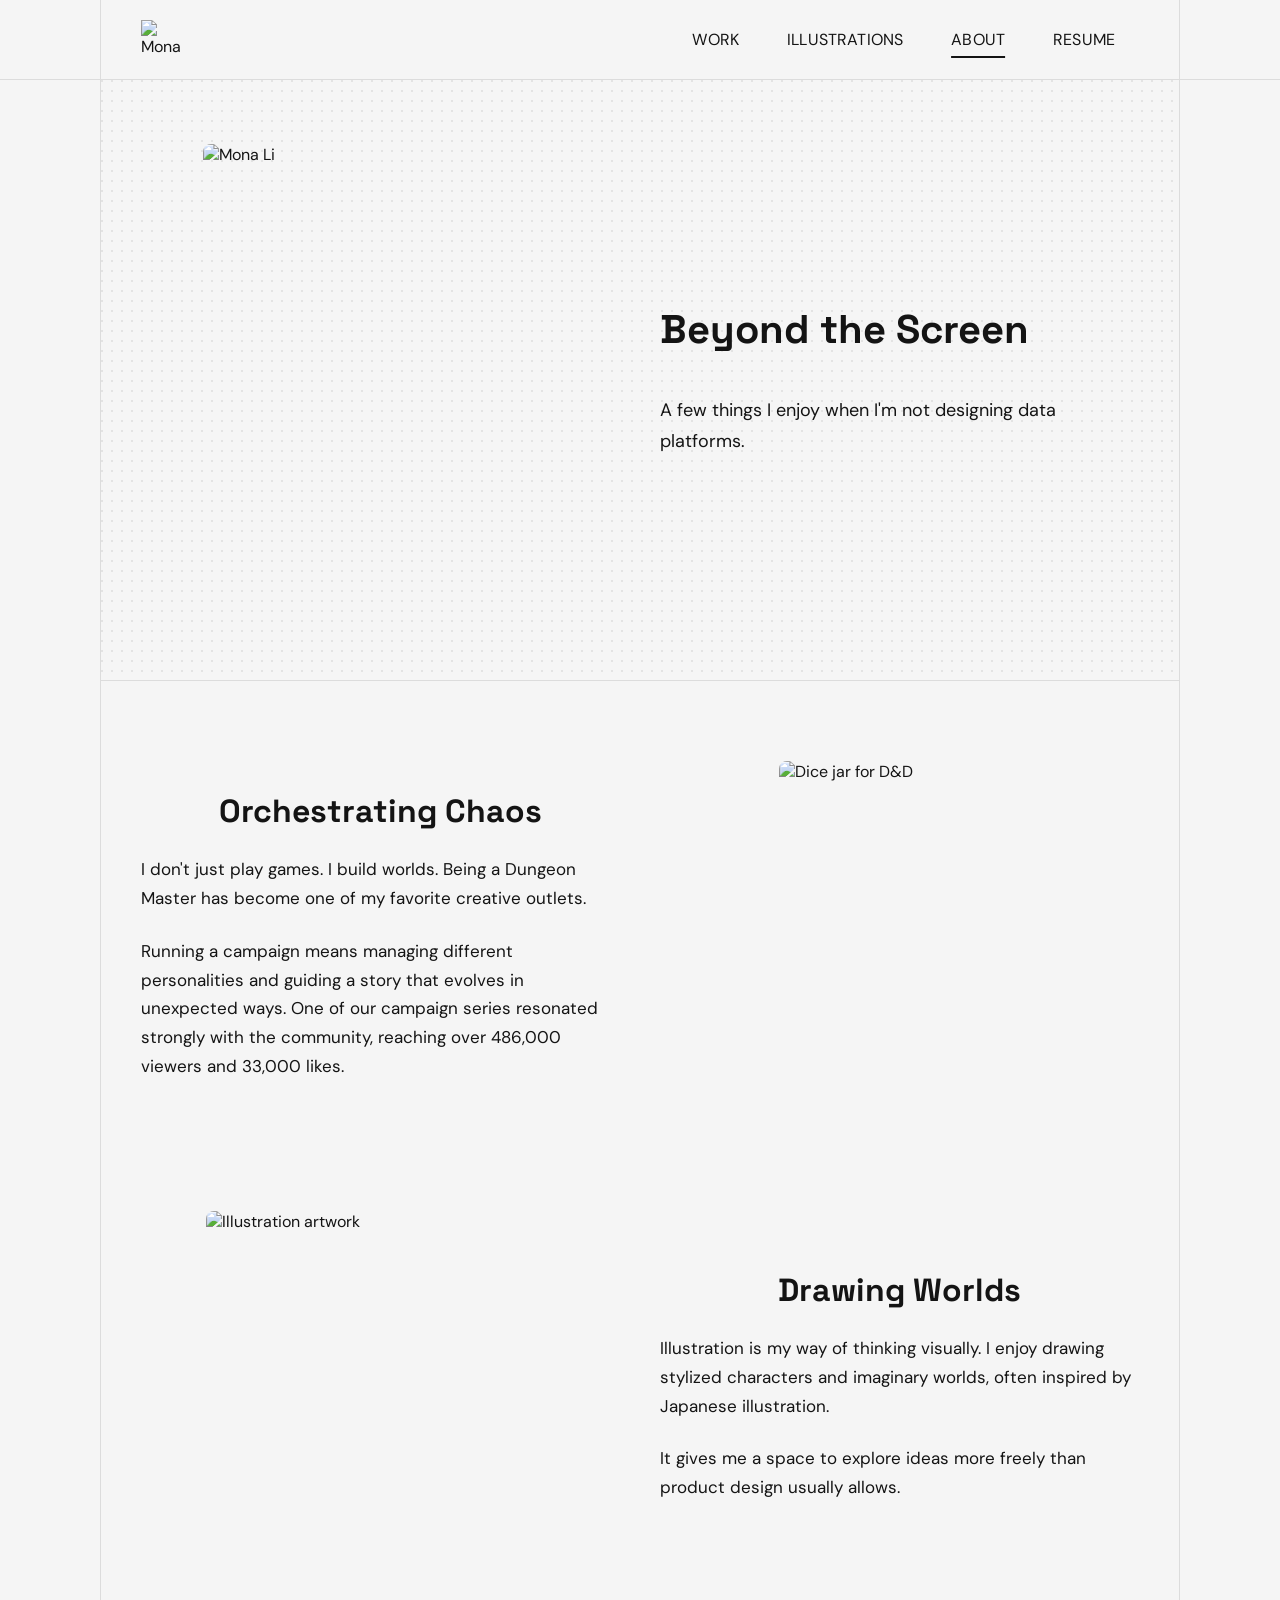
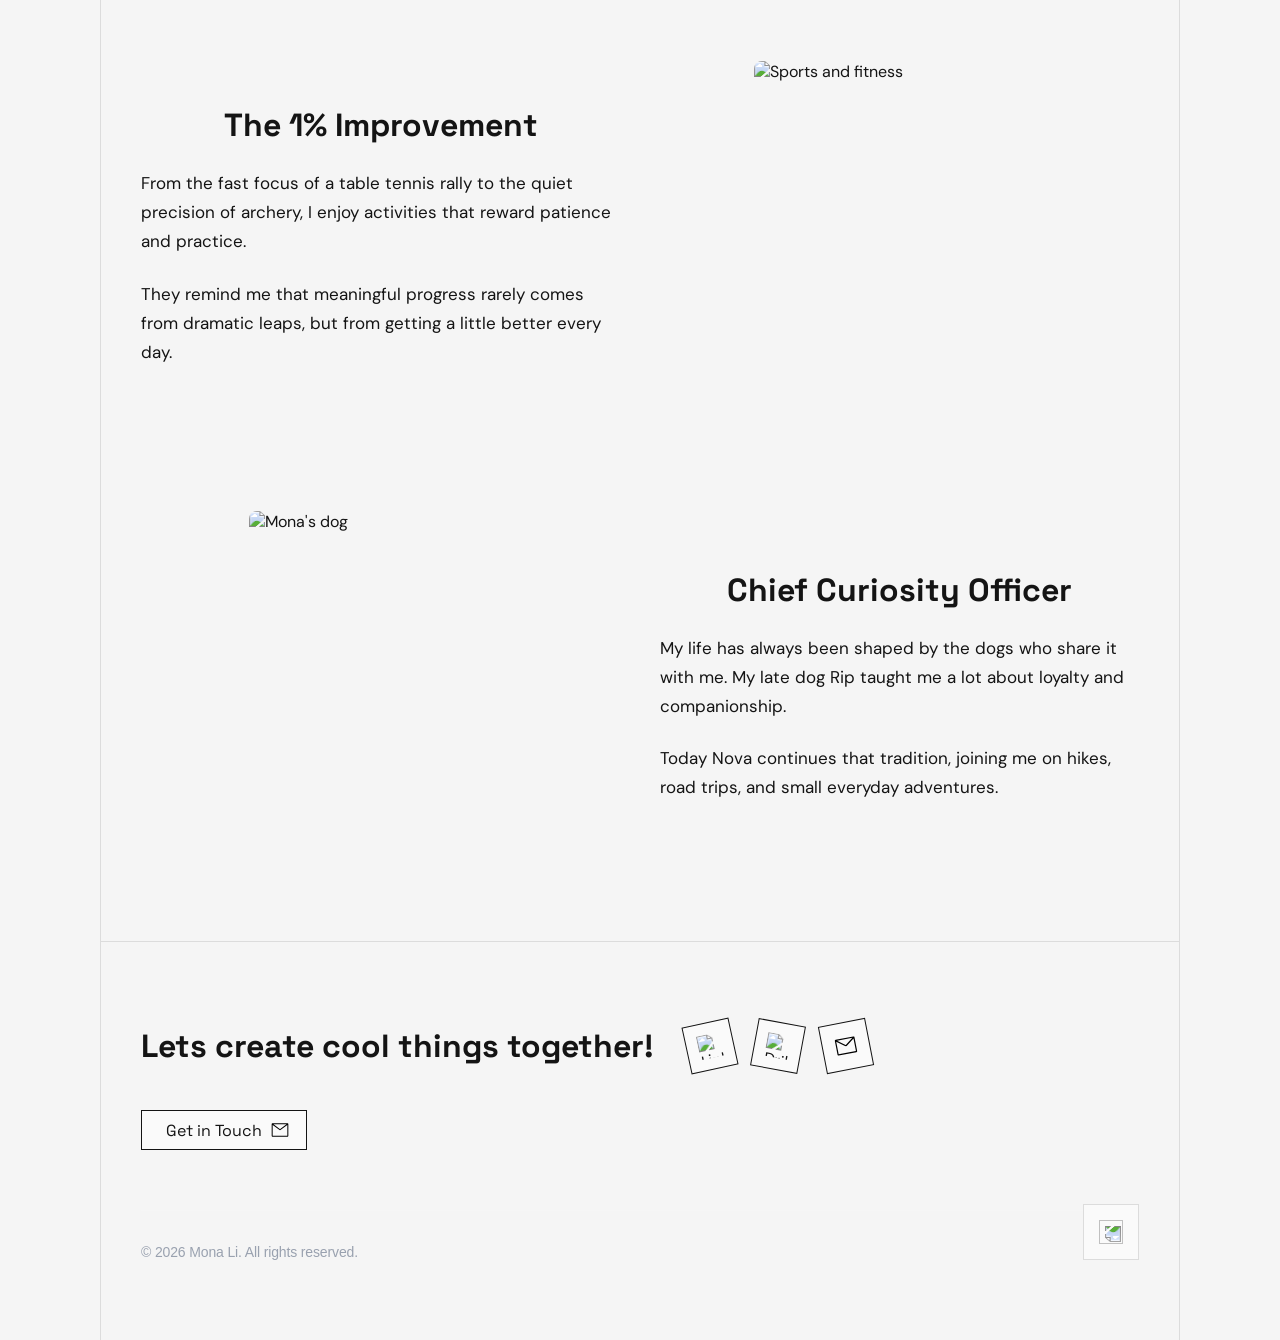
==== about.html @ a7503590 "Add micro animations and spacing updates" ====
<!DOCTYPE html>
<html lang="en">
<head>
  <meta charset="UTF-8" />
  <meta name="viewport" content="width=device-width, initial-scale=1.0" />
  <title>About — Mona Li</title>
  <link rel="stylesheet" href="styles.css" />
</head>
<body>

  <!-- HEADER -->
  <header class="site-header" id="site-header">
    <div class="header-inner">
      <a href="index.html" class="logo" aria-label="Mona Li — Home">
        <img src="https://www.figma.com/api/mcp/asset/947082ce-adf1-4e95-b11e-48ca7e4f228c" alt="Mona Li" />
      </a>
      <nav class="site-nav" id="site-nav" aria-label="Primary navigation">
        <a href="index.html#my-work" class="nav-item">Work</a>
        <a href="illustrations.html" class="nav-item">Illustrations</a>
        <a href="about.html" class="nav-item active">About</a>
        <a href="https://drive.google.com/file/d/1YNQhh2xnSgkyug2_c4YylM4-ImQKDAJK/view?usp=sharing" target="_blank" class="nav-item">Resume</a>
      </nav>
      <button class="nav-hamburger" id="nav-hamburger" aria-label="Toggle navigation" aria-expanded="false">
        <span></span><span></span><span></span>
      </button>
    </div>
  </header>

  <!-- ABOUT HERO -->
  <section class="about-hero">
    <div class="about-hero-inner">
      <div class="about-hero-photo">
        <img src="https://www.figma.com/api/mcp/asset/2892996d-6325-4696-8d74-560824ca5375" alt="Mona Li" />
      </div>
      <div class="about-hero-text">
        <h1>Beyond the Screen</h1>
        <p>A few things I enjoy when I'm not designing data platforms.</p>
      </div>
    </div>
  </section>

  <!-- ABOUT CONTENT ROWS -->
  <div class="about-content">

    <!-- Row 1: Orchestrating Chaos -->
    <div class="about-row">
      <div class="about-row-text">
        <h2>Orchestrating Chaos</h2>
        <p>I don't just play games. I build worlds. Being a Dungeon Master has become one of my favorite creative outlets.</p>
        <p>Running a campaign means managing different personalities and guiding a story that evolves in unexpected ways. One of our campaign series resonated strongly with the community, reaching over 486,000 viewers and 33,000 likes.</p>
      </div>
      <div class="about-row-image">
        <img src="https://www.figma.com/api/mcp/asset/3d4f0dae-1386-4422-8f90-01130d33fb27" alt="Dice jar for D&amp;D" style="width:241px;height:350px;" />
      </div>
    </div>

    <!-- Row 2: Drawing Worlds -->
    <div class="about-row reverse">
      <div class="about-row-text">
        <h2>Drawing Worlds</h2>
        <p>Illustration is my way of thinking visually. I enjoy drawing stylized characters and imaginary worlds, often inspired by Japanese illustration.</p>
        <p>It gives me a space to explore ideas more freely than product design usually allows.</p>
      </div>
      <div class="about-row-image">
        <img src="https://www.figma.com/api/mcp/asset/04ecbcf9-1069-4530-a569-fe41f6ba3447" alt="Illustration artwork" style="width:350px;height:350px;" />
      </div>
    </div>

    <!-- Row 3: The 1% Improvement -->
    <div class="about-row">
      <div class="about-row-text">
        <h2>The 1% Improvement</h2>
        <p>From the fast focus of a table tennis rally to the quiet precision of archery, I enjoy activities that reward patience and practice.</p>
        <p>They remind me that meaningful progress rarely comes from dramatic leaps, but from getting a little better every day.</p>
      </div>
      <div class="about-row-image">
        <img src="https://www.figma.com/api/mcp/asset/50ae5f0d-5d56-40c8-9968-8ff11f0f9b61" alt="Sports and fitness" style="width:292px;height:350px;" />
      </div>
    </div>

    <!-- Row 4: Chief Curiosity Officer -->
    <div class="about-row reverse">
      <div class="about-row-text">
        <h2>Chief Curiosity Officer</h2>
        <p>My life has always been shaped by the dogs who share it with me. My late dog Rip taught me a lot about loyalty and companionship.</p>
        <p>Today Nova continues that tradition, joining me on hikes, road trips, and small everyday adventures.</p>
      </div>
      <div class="about-row-image">
        <img src="https://www.figma.com/api/mcp/asset/a5fe1cc2-2437-47f2-b926-f089de8b5ba9" alt="Mona's dog" style="width:263px;height:350px;" />
      </div>
    </div>

  </div>

  <!-- FOOTER -->
  <footer class="site-footer">
    <div class="footer-inner">
      <div class="footer-top">
        <div class="footer-heading-row">
          <h2 class="footer-heading">Lets create cool things together!</h2>
          <div class="footer-socials">
            <a href="https://www.linkedin.com/in/mona-li/?locale=en_US" target="_blank" class="social-btn" aria-label="LinkedIn">
              <img src="https://www.figma.com/api/mcp/asset/41dd54f7-e084-4bb3-bc85-3de86c046390" alt="LinkedIn" />
            </a>
            <a href="https://dribbble.com/mona-li" target="_blank" class="social-btn" aria-label="Dribbble">
              <img src="https://www.figma.com/api/mcp/asset/b7838e08-ab51-4443-86c5-19fd5e877573" alt="Dribbble" />
            </a>
            <a href="mailto:monali14520@gmail.com" class="social-btn" aria-label="Email">
              <img src="email-icon.svg" alt="Email" />
            </a>
          </div>
        </div>
        <div class="footer-cta-row">
          <a href="mailto:monali14520@gmail.com" class="footer-cta">
            Get in Touch
            <img src="email-icon.svg" alt="" style="width:20px;height:20px;" />
          </a>
        </div>
      </div>

      <div class="footer-bottom">
        <p class="footer-copy">© 2026 Mona Li. All rights reserved.</p>
      </div>

      <button class="scroll-up-btn" onclick="window.scrollTo({top:0,behavior:'smooth'})" aria-label="Scroll to top">
        <img src="https://www.figma.com/api/mcp/asset/90374bd0-a481-41d2-a69c-400b284762d1" alt="" />
      </button>
    </div>
  </footer>

  <script>
    // Header shadow on scroll
    const header = document.getElementById('site-header');
    window.addEventListener('scroll', () => {
      header.style.boxShadow = window.scrollY > 10 ? '0 2px 20px rgba(0,0,0,0.06)' : '';
    });
    // Hamburger menu
    const hamburger = document.getElementById('nav-hamburger');
    const siteNav = document.getElementById('site-nav');
    hamburger.addEventListener('click', () => {
      const isOpen = siteNav.classList.toggle('open');
      hamburger.classList.toggle('open', isOpen);
      hamburger.setAttribute('aria-expanded', isOpen);
    });
    siteNav.querySelectorAll('.nav-item').forEach(item => {
      item.addEventListener('click', () => {
        siteNav.classList.remove('open');
        hamburger.classList.remove('open');
        hamburger.setAttribute('aria-expanded', false);
      });
    });
  </script>
  <script src="animations.js"></script>
</body>
</html>
---- styles.css ----
@import url('https://fonts.googleapis.com/css2?family=Space+Grotesk:wght@400;500;700&family=DM+Sans:opsz,wght@9..40,400;9..40,500;9..40,700&display=swap');

*, *::before, *::after { margin: 0; padding: 0; box-sizing: border-box; }

:root {
  --text: #141414;
  --bg: #f5f5f5;
  --border: #dcdcdc;
  --white: #fafafa;
  --content-width: 1080px;
  --header-height: 80px;
  --transition: 0.2s ease;
  --font-heading: 'Space Grotesk', sans-serif;
  --font-body: 'Neue Montreal', 'DM Sans', sans-serif;
}

html { scroll-behavior: smooth; }

body {
  font-family: var(--font-body);
  background-color: var(--bg);
  color: var(--text);
  -webkit-font-smoothing: antialiased;
}

h1,h2,h3,h4,h5,h6 { font-family: var(--font-heading); color: var(--text); }
a { text-decoration: none; color: inherit; }
img { display: block; }
button { cursor: pointer; border: none; background: none; font-family: inherit; }

/* DOT GRID HELPER — apply to any section that needs it */
.dot-bg {
  background-color: var(--bg);
  background-image: url('dot-grid.svg');
  background-repeat: repeat;
  background-size: 1200px 600px;
}

/* CONTENT WRAPPER — 1080px centered with side borders */
.content-box {
  max-width: var(--content-width);
  margin: 0 auto;
  border-left: 1px solid var(--border);
  border-right: 1px solid var(--border);
}

/* ===== HEADER ===== */
.site-header {
  position: sticky;
  top: 0;
  z-index: 100;
  background: var(--bg);
  border-bottom: 1px solid var(--border);
  height: var(--header-height);
}

.header-inner {
  max-width: var(--content-width);
  margin: 0 auto;
  height: 100%;
  display: flex;
  align-items: center;
  justify-content: space-between;
  padding: 0 40px;
  border-left: 1px solid var(--border);
  border-right: 1px solid var(--border);
}

.logo { display: flex; align-items: center; flex-shrink: 0; }
.logo img { width: 40px; height: 40px; object-fit: contain; }

.site-nav { display: flex; align-items: center; gap: 0; }

.nav-item {
  position: relative;
  font-family: var(--font-body);
  font-size: 16px;
  color: var(--text);
  text-decoration: none;
  padding: 0 24px;
  height: 40px;
  display: flex;
  align-items: center;
  text-transform: uppercase;
  letter-spacing: 0.01em;
  overflow: hidden;
}

/* underline grows from center */
.nav-item::after {
  content: '';
  position: absolute;
  bottom: 2px;
  left: 50%;
  transform: translateX(-50%);
  width: 0;
  height: 2px;
  background: var(--text);
  transition: width var(--transition);
}
.nav-item:hover::after, .nav-item.active::after { width: calc(100% - 48px); }

/* ===== SHARED SECTION LABEL ===== */
.section-label {
  display: flex;
  align-items: center;
  gap: 16px;
  margin-bottom: 16px;
}

/* The small L-shaped corner mark */
.section-label-mark {
  position: relative;
  width: 12px;
  height: 12px;
  flex-shrink: 0;
}
.section-label-mark::before {
  content: '';
  position: absolute;
  top: 0; left: 0;
  width: 8px; height: 8px;
  background: var(--text);
}
.section-label-mark::after {
  content: '';
  position: absolute;
  bottom: 0; right: 0;
  width: 4px; height: 4px;
  background: var(--text);
}

.section-label-text {
  font-family: var(--font-body);
  font-size: 18px;
  color: var(--text);
  text-transform: uppercase;
  letter-spacing: 0.01em;
}

/* ===== HERO ===== */
.hero {
  position: relative;
  height: 600px;
  overflow: hidden;
  display: flex;
  align-items: stretch;
}

.hero-inner {
  max-width: var(--content-width);
  margin: 0 auto;
  width: 100%;
  border-left: 1px solid var(--border);
  border-right: 1px solid var(--border);
  padding: 0 40px;
  display: flex;
  flex-direction: column;
  justify-content: center;
  gap: 24px;
  position: relative;
  z-index: 1;
  overflow: hidden;
}

.hero-bg {
  position: absolute;
  inset: 0;
  background-color: var(--bg);
  z-index: -1;
}
.hero-bg::after {
  content: '';
  position: absolute;
  inset: 0;
  background-image: url('dot-grid.svg');
  background-repeat: repeat;
  background-size: 1200px 600px;
  opacity: 0.8;
}

.hero h1 {
  font-size: 64px;
  font-weight: 700;
  line-height: 1.0;
  color: var(--text);
}

.hero-text { display: flex; flex-direction: column; gap: 8px; }

.hero-subtitle {
  font-family: var(--font-body);
  font-size: 18px;
  font-weight: 500;
  color: var(--text);
  letter-spacing: 0.03em;
  line-height: 2;
}

.hero-desc {
  font-family: var(--font-body);
  font-size: 16px;
  color: var(--text);
  letter-spacing: 0.03em;
  line-height: 2;
}

.hero-buttons {
  display: flex;
  gap: 24px;
  align-items: center;
}

/* Primary button: black bg, white text, square */
.btn-primary {
  background: var(--text);
  color: var(--white);
  height: 40px;
  padding: 0 24px;
  display: inline-flex;
  align-items: center;
  gap: 8px;
  font-family: var(--font-heading);
  font-size: 16px;
  font-weight: 400;
  border-radius: 0;
  border: none;
  cursor: pointer;
  text-decoration: none;
  transition: opacity var(--transition);
  white-space: nowrap;
}
.btn-primary:hover { opacity: 0.85; }
.btn-primary img { width: 16px; height: 16px; object-fit: contain; flex-shrink: 0; }

/* Secondary button: white bg, black border, black text, square */
.btn-secondary {
  background: var(--white);
  color: var(--text);
  height: 40px;
  padding: 0 16px 0 24px;
  display: inline-flex;
  align-items: center;
  gap: 8px;
  font-family: var(--font-heading);
  font-size: 16px;
  font-weight: 400;
  border-radius: 0;
  border: 1px solid var(--text);
  cursor: pointer;
  text-decoration: none;
  transition: background var(--transition);
  white-space: nowrap;
}
.btn-secondary:hover { background: #f0f0f0; }
.btn-secondary img { width: 20px; height: 20px; object-fit: contain; flex-shrink: 0; }

/* Down / Up scroll button — square, white bg, border */
.scroll-btn {
  position: absolute;
  width: 56px;
  height: 56px;
  background: var(--white);
  border: 1px solid var(--border);
  border-radius: 0;
  display: flex;
  align-items: center;
  justify-content: center;
  cursor: pointer;
  transition: background var(--transition), transform var(--transition);
  overflow: hidden;
}
.scroll-btn:hover { background: #ececec; transform: translateY(-2px); }
.scroll-btn img { width: 24px; height: 24px; object-fit: contain; }

.hero .scroll-btn { bottom: 32px; left: 50%; transform: translateX(-50%); }
.hero .scroll-btn:hover { transform: translateX(-50%) translateY(-3px); }

/* ===== MY WORK ===== */
.work-section {
  background: var(--bg);
}

.work-inner {
  max-width: var(--content-width);
  margin: 0 auto;
  border-left: 1px solid var(--border);
  border-right: 1px solid var(--border);
  border-top: 1px solid var(--border);
  padding: 80px 40px;
  display: flex;
  flex-direction: column;
  gap: 60px;
}

.work-inner h2 {
  font-size: 32px;
  font-weight: 700;
  color: var(--text);
  max-width: 712px;
}

.projects-grid {
  display: flex;
  gap: 24px;
}

/* Project card */
.project-card {
  flex: 1;
  background: var(--white);
  border: 1px solid var(--border);
  display: flex;
  flex-direction: column;
  overflow: hidden;
  text-decoration: none;
  transition: transform var(--transition), box-shadow var(--transition);
}
.project-card:hover { transform: translateY(-4px); box-shadow: 0 12px 40px rgba(0,0,0,0.08); }

/* Card image area */
.card-img-wrap {
  width: 100%;
  overflow: hidden;
  position: relative;
}
.card-img-wrap img {
  width: 100%;
  height: 100%;
  object-fit: cover;
  display: block;
}

/* Card 1 (Autonomous Reflections) — green bg */
.card-img-green {
  background-color: #42653c;
  height: 342px;
  display: flex;
  align-items: center;
  justify-content: center;
}
.card-img-green img {
  width: 448px;
  height: 323px;
  max-width: 100%;
  object-fit: contain;
}

/* Card 2 (Cloud Onboarding) — blue/purple bg */
.card-img-purple {
  background-color: #757db8;
  height: 342px;
  display: flex;
  align-items: center;
  justify-content: center;
  padding: 20px;
}
.card-img-purple img {
  width: 422px;
  height: 264px;
  max-width: 100%;
  object-fit: contain;
  border-radius: 8px;
  box-shadow: 0 30px 67px rgba(150,150,150,0.1);
}

.card-body {
  padding: 40px;
  display: flex;
  flex-direction: column;
  gap: 24px;
}

.card-body h3 {
  font-size: 24px;
  font-weight: 700;
  color: var(--text);
}

.card-body p {
  font-family: var(--font-body);
  font-size: 18px;
  color: rgba(20,20,20,0.8);
  line-height: 1.5;
}

.card-tags {
  display: flex;
  gap: 16px;
  flex-wrap: wrap;
}

.card-tag {
  display: flex;
  align-items: center;
  gap: 8px;
  font-family: var(--font-body);
  font-size: 14px;
  color: rgba(20,20,20,0.7);
}
.card-tag::before {
  content: '';
  display: block;
  width: 4px;
  height: 4px;
  background: var(--text);
  flex-shrink: 0;
}

/* View Project button on card */
.card-btn {
  background: var(--text);
  color: var(--white);
  height: 40px;
  padding: 0 24px;
  display: inline-flex;
  align-items: center;
  gap: 8px;
  font-family: var(--font-heading);
  font-size: 16px;
  font-weight: 400;
  border-radius: 0;
  align-self: flex-start;
  transition: opacity var(--transition);
}
.card-btn img { width: 16px; height: 16px; object-fit: contain; }
.project-card:hover .card-btn { opacity: 0.85; }

/* ===== EXPERIENCE ===== */
.exp-section {
  background: var(--bg);
}

.exp-inner {
  max-width: var(--content-width);
  margin: 0 auto;
  border: 1px solid var(--border);
  padding: 80px 40px;
  display: flex;
  flex-direction: column;
  gap: 60px;
}

.exp-inner h2 {
  font-size: 32px;
  font-weight: 700;
  color: var(--text);
}

.exp-list { display: flex; flex-direction: column; }

.exp-row {
  display: flex;
  gap: 80px;
  padding: 24px 0;
  border-bottom: 1px solid var(--border);
  min-height: 132px;
  align-items: flex-start;
}

.exp-date {
  font-family: var(--font-body);
  font-size: 18px;
  color: rgba(20,20,20,0.6);
  width: 150px;
  flex-shrink: 0;
  padding-top: 2px;
}

.exp-role-col {
  display: flex;
  flex-direction: column;
  gap: 8px;
  width: 200px;
  flex-shrink: 0;
}

.exp-title {
  font-family: var(--font-body);
  font-size: 18px;
  font-weight: 500;
  color: var(--text);
}

.exp-company {
  font-family: var(--font-body);
  font-size: 16px;
  color: var(--text);
}
.exp-promo {
  font-family: var(--font-body);
  font-size: 13px;
  color: var(--text-secondary, #888);
  margin-top: 2px;
}

.exp-desc {
  font-family: var(--font-body);
  font-size: 14px;
  color: rgba(20,20,20,0.8);
  line-height: 1.5;
  flex: 1;
}

/* Data Analyst Callout */
.analyst-box {
  position: relative;
  overflow: hidden;
  min-height: 199px;
  display: flex;
  align-items: center;
  justify-content: center;
  padding-left: 210px;
}

.analyst-box-bg {
  position: absolute;
  inset: 0;
  background-image: url('https://www.figma.com/api/mcp/asset/82c4e679-4862-4dd7-8bf2-2ce0026e2c74');
  background-size: cover;
  background-position: center;
}

.analyst-box-content {
  position: relative;
  z-index: 1;
  text-align: center;
  max-width: 780px;
  padding: 0 20px;
  display: flex;
  flex-direction: column;
  gap: 24px;
}

.analyst-box-content h3 {
  font-size: 32px;
  font-weight: 700;
  color: var(--text);
  white-space: pre-line;
}

.analyst-box-content p {
  font-family: var(--font-body);
  font-size: 18px;
  color: var(--text);
  line-height: 1.5;
}

/* ===== FOOTER ===== */
.site-footer {
  background: var(--bg);
}

.footer-inner {
  max-width: var(--content-width);
  margin: 0 auto;
  border-left: 1px solid var(--border);
  border-right: 1px solid var(--border);
  padding: 80px 40px;
  display: flex;
  flex-direction: column;
  gap: 60px;
  position: relative;
}

.footer-top {
  display: flex;
  flex-direction: column;
  gap: 40px;
}

.footer-heading-row {
  display: flex;
  align-items: center;
  gap: 16px;
}

.footer-heading {
  font-family: var(--font-heading);
  font-size: 32px;
  font-weight: 700;
  color: var(--text);
  white-space: nowrap;
}

/* Social icons row — slightly rotated like paper collage */
.footer-socials {
  display: flex;
  align-items: center;
  gap: 20px;
  margin-left: 16px;
}

.social-btn {
  width: 48px;
  height: 48px;
  background: var(--white);
  border: 1px solid var(--text);
  border-radius: 0;
  display: flex;
  align-items: center;
  justify-content: center;
  cursor: pointer;
  text-decoration: none;
  transition: transform var(--transition), background var(--transition);
}
.social-btn:nth-child(1) { transform: rotate(-12.27deg); }
.social-btn:nth-child(2) { transform: rotate(10.52deg); }
.social-btn:nth-child(3) { transform: rotate(-11.02deg); }
.social-btn:hover { background: #f0f0f0; transform: rotate(0) scale(1.05) !important; }
.social-btn img { width: 24px; height: 24px; object-fit: contain; }

.footer-cta-row { display: flex; }

/* Get in Touch footer button */
.footer-cta {
  background: var(--white);
  color: var(--text);
  height: 40px;
  padding: 0 16px 0 24px;
  display: inline-flex;
  align-items: center;
  gap: 8px;
  font-family: var(--font-heading);
  font-size: 16px;
  font-weight: 400;
  border-radius: 0;
  border: 1px solid var(--text);
  cursor: pointer;
  text-decoration: none;
  transition: background var(--transition);
}
.footer-cta:hover { background: #f0f0f0; }
.footer-cta img { width: 20px; height: 20px; object-fit: contain; flex-shrink: 0; }

.footer-bottom {
  border-top: 1px solid rgba(255,255,255,0.1);
  padding-top: 33px;
}

.footer-copy {
  font-family: 'Inter', sans-serif;
  font-size: 14px;
  color: #99a1af;
  letter-spacing: -0.01em;
}

/* Footer scroll-up button */
.scroll-up-btn {
  position: absolute;
  right: 40px;
  bottom: 80px;
  width: 56px;
  height: 56px;
  background: var(--white);
  border: 1px solid var(--border);
  border-radius: 0;
  display: flex;
  align-items: center;
  justify-content: center;
  cursor: pointer;
  transition: background var(--transition), transform var(--transition);
}
.scroll-up-btn:hover { background: #ececec; transform: translateY(-2px); }
.scroll-up-btn img { width: 24px; height: 24px; object-fit: contain; transform: rotate(180deg); }

/* ===== CASE STUDY PAGES ===== */
.case-hero {
  background-color: var(--bg);
  min-height: 560px;
  display: flex;
  align-items: flex-end;
}

.case-hero-inner {
  max-width: var(--content-width);
  margin: 0 auto;
  width: 100%;
  padding: 80px 40px 60px;
  border-left: 1px solid var(--border);
  border-right: 1px solid var(--border);
  display: flex;
  flex-direction: column;
  gap: 0;
  position: relative;
  overflow: hidden;
}
.case-hero-inner::before {
  content: '';
  position: absolute;
  inset: 0;
  background-color: var(--bg);
  pointer-events: none;
  z-index: 0;
}
.case-hero-inner::after {
  content: '';
  position: absolute;
  inset: 0;
  background-image: url('dot-grid.svg');
  background-repeat: repeat;
  background-size: 1200px 600px;
  opacity: 0.8;
  pointer-events: none;
  z-index: 0;
}
.case-hero-inner > * {
  position: relative;
  z-index: 1;
}

.case-meta-label {
  font-family: var(--font-body);
  font-size: 14px;
  letter-spacing: 1.5px;
  text-transform: uppercase;
  color: rgba(20,20,20,0.5);
  margin-bottom: 24px;
}

.case-hero-title {
  font-family: var(--font-heading);
  font-size: 72px;
  font-weight: 700;
  color: var(--text);
  line-height: 1.05;
  margin-bottom: 16px;
}

.case-hero-subtitle {
  font-family: var(--font-body);
  font-size: 24px;
  color: rgba(20,20,20,0.7);
  margin-bottom: 32px;
  line-height: 1.5;
}

.case-hero-body {
  border-top: 1px solid rgba(20,20,20,0.1);
  padding-top: 32px;
  margin-bottom: 32px;
}

.case-hero-body p {
  font-family: var(--font-body);
  font-size: 17px;
  line-height: 1.7;
  color: rgba(20,20,20,0.75);
}

.case-meta-row {
  border-top: 1px solid rgba(20,20,20,0.1);
  padding-top: 24px;
  display: flex;
  flex-direction: column;
  gap: 24px;
}
.case-meta-details {
  display: flex;
  gap: 0;
  width: 100%;
}

.case-meta-item {
  display: flex;
  flex-direction: column;
  gap: 6px;
  flex: 1;
}

.case-meta-role {
  display: flex;
  flex-direction: column;
  gap: 8px;
  width: 100%;
}

.case-meta-key {
  font-family: var(--font-body);
  font-size: 11px;
  letter-spacing: 1.2px;
  text-transform: uppercase;
  color: rgba(20,20,20,0.5);
  font-weight: 500;
}

.case-meta-val {
  font-family: var(--font-body);
  font-size: 15px;
  color: var(--text);
  line-height: 1.5;
}

/* Case layout: sidebar + content */
.case-layout {
  max-width: var(--content-width);
  margin: 0 auto;
  border-left: 1px solid var(--border);
  border-right: 1px solid var(--border);
  display: flex;
  padding: 100px 60px 120px 40px;
  gap: 0;
  position: relative;
}

.case-toc {
  width: 240px;
  flex-shrink: 0;
  position: sticky;
  top: calc(var(--header-height) + 40px);
  align-self: flex-start;
  padding: 120px 24px 0;
}

.toc-label {
  font-family: var(--font-body);
  font-size: 11px;
  letter-spacing: 1.2px;
  text-transform: uppercase;
  color: rgba(20,20,20,0.5);
  font-weight: 500;
  margin-bottom: 20px;
}

.toc-nav { display: flex; flex-direction: column; gap: 2px; }

.toc-item {
  display: block;
  font-family: var(--font-body);
  font-size: 13px;
  color: rgba(20,20,20,0.5);
  padding: 10px 16px;
  border-left: 2px solid transparent;
  transition: color var(--transition), border-color var(--transition);
  cursor: pointer;
}
.toc-item:hover { color: var(--text); }
.toc-item.active { color: var(--text); border-left-color: var(--text); }

.case-content { flex: 1; min-width: 0; }

.case-section { margin-bottom: 128px; scroll-margin-top: calc(var(--header-height) + 24px); }
.case-section:last-child { margin-bottom: 0; }

.section-eyebrow {
  font-family: var(--font-heading);
  font-size: 17px;
  font-weight: 500;
  color: rgba(20,20,20,0.5);
  margin-bottom: 8px;
}

.section-heading {
  font-family: var(--font-heading);
  font-size: 40px;
  font-weight: 700;
  color: var(--text);
  line-height: 1.2;
  margin-bottom: 32px;
}

.section-body {
  font-family: var(--font-body);
  font-size: 17px;
  line-height: 1.7;
  color: rgba(20,20,20,0.75);
  margin-bottom: 28px;
}
.section-body p { margin-bottom: 16px; }
.section-body p:last-child { margin-bottom: 0; }
.section-body ul { padding-left: 24px; margin: 12px 0; }
.section-body li { margin-bottom: 6px; }

.sub-heading {
  font-family: var(--font-heading);
  font-size: 24px;
  font-weight: 700;
  margin-bottom: 16px;
  margin-top: 80px;
}

.case-image-block { margin: 32px 0; }
.case-image-block img { width: 100%; display: block; border-radius: 0; }
.shadow-img img { filter: drop-shadow(0 8px 32px rgba(0,0,0,0.12)); }
.rounded-img { border-radius: 8px; }
.rounded-img img { border-radius: 8px; }
.img-caption { font-family: var(--font-body); font-size: 14px; color: rgba(20,20,20,0.6); text-align: center; margin-top: 40px; }

.result-callouts { display: flex; flex-direction: column; gap: 24px; margin: 28px 0; }
.result-callout { border-left: 4px solid rgba(20,20,20,0.3); padding: 4px 20px; }
.result-callout h3 { font-family: var(--font-heading); font-size: 20px; font-weight: 700; margin-bottom: 6px; }
.result-callout p { font-family: var(--font-body); font-size: 17px; color: rgba(20,20,20,0.75); line-height: 1.7; }

.blockquote-box { background: rgba(20,20,20,0.02); border-left: 3px solid var(--text); padding: 48px 43px; margin: 28px 0; }
.blockquote-box p { font-family: var(--font-heading); font-size: 21px; font-weight: 700; line-height: 1.5; color: var(--text); }

.takeaway-box { background: rgba(20,20,20,0.02); border-left: 3px solid var(--text); padding: 48px 40px; margin: 72px 0 32px; display: flex; flex-direction: column; gap: 24px; }
.takeaway-box h4 { font-family: var(--font-heading); font-size: 18px; font-weight: 700; }
.takeaway-box p { font-family: var(--font-body); font-size: 16px; color: rgba(20,20,20,0.75); line-height: 1.7; }

.two-modes { display: grid; grid-template-columns: 1fr 1fr; gap: 40px; margin: 24px 0; }
.mode-card h4 { font-family: var(--font-heading); font-size: 20px; font-weight: 700; margin-bottom: 20px; }
.mode-card p { font-family: var(--font-body); font-size: 17px; color: rgba(20,20,20,0.75); line-height: 1.7; }

.comparison-table { margin: 32px 0; overflow-x: auto; }
.comparison-table table { width: 100%; border-collapse: collapse; font-size: 14px; }
.comparison-table thead th { border-bottom: 1px solid rgba(20,20,20,0.1); padding: 12px 16px; text-align: center; font-family: var(--font-body); font-size: 13px; letter-spacing: 1px; text-transform: uppercase; font-weight: 500; }
.comparison-table thead th:first-child { text-align: left; }
.comparison-table thead th.dim { color: rgba(20,20,20,0.5); }
.comparison-table tbody tr:nth-child(odd) { background: rgba(20,20,20,0.02); }
.comparison-table tbody td { border-bottom: 1px solid rgba(20,20,20,0.06); padding: 14px 16px; vertical-align: middle; font-family: var(--font-body); color: rgba(20,20,20,0.75); font-size: 15px; }
.comparison-table tbody td:not(:first-child) { text-align: center; }
.table-icon { width: 22px; height: 22px; display: inline-block; object-fit: contain; }
.dim-icon { opacity: 0.4; }
.x-icon { transform: rotate(-45deg); opacity: 0.5; }

/* ===== ABOUT PAGE ===== */
.about-hero {
  height: 600px;
  overflow: hidden;
  display: flex;
  align-items: stretch;
}
.about-hero-inner {
  max-width: var(--content-width);
  margin: 0 auto;
  width: 100%;
  border-left: 1px solid var(--border);
  border-right: 1px solid var(--border);
  padding: 0 40px;
  display: flex;
  align-items: center;
  gap: 40px;
  position: relative;
}
.about-hero-inner::before {
  content: '';
  position: absolute;
  inset: 0;
  background-image: url('dot-grid.svg');
  background-repeat: repeat;
  background-size: 1200px 600px;
  pointer-events: none;
}
.about-hero-photo { flex: 1; display: flex; justify-content: center; align-items: center; position: relative; z-index: 1; }
.about-hero-photo img { width: 355px; height: 473px; object-fit: cover; border-radius: 8px; }
.about-hero-text { flex: 1; display: flex; flex-direction: column; gap: 40px; position: relative; z-index: 1; }
.about-hero-text h1 { font-size: 40px; font-weight: 700; color: var(--text); }
.about-hero-text p { font-family: var(--font-body); font-size: 18px; color: var(--text); line-height: 1.7; }

.about-content {
  max-width: var(--content-width);
  margin: 0 auto;
  border: 1px solid var(--border);
  padding: 80px 40px;
  display: flex;
  flex-direction: column;
  gap: 100px;
}

.about-row {
  display: flex;
  gap: 40px;
  align-items: center;
}
.about-row.reverse { flex-direction: row-reverse; }
.about-row-text { flex: 1; display: flex; flex-direction: column; gap: 24px; }
.about-row-text h2 { font-size: 32px; font-weight: 700; color: var(--text); text-align: center; }
.about-row-text p { font-family: var(--font-body); font-size: 17px; color: var(--text); line-height: 1.7; }
.about-row-image { flex: 1; display: flex; justify-content: center; }
.about-row-image img { border-radius: 8px; object-fit: cover; max-height: 350px; }

/* ===== ANALYST NOTEBOOKS ILLUSTRATION ===== */
img.analyst-notebooks {
  position: absolute;
  left: 46px;
  top: 32px;
  width: 142px;
  height: 140px;
  object-fit: contain;
  z-index: 2;
  pointer-events: none;
  display: block;
}

/* ===== NEXT PROJECT ===== */
.next-project-bar {
  background: var(--bg);
  border-top: 1px solid var(--border);
}
.next-project-inner {
  max-width: var(--content-width);
  margin: 0 auto;
  border-left: 1px solid var(--border);
  border-right: 1px solid var(--border);
  padding: 60px 40px;
  display: flex;
  align-items: center;
  justify-content: space-between;
}
.next-project-label {
  font-family: var(--font-body);
  font-size: 11px;
  letter-spacing: 1.5px;
  text-transform: uppercase;
  color: rgba(20,20,20,0.5);
}
.next-project-link {
  display: inline-flex;
  align-items: center;
  gap: 16px;
  text-decoration: none;
  transition: opacity var(--transition);
}
.next-project-link:hover { opacity: 0.7; }
.next-project-link h3 {
  font-family: var(--font-heading);
  font-size: 24px;
  font-weight: 700;
  color: var(--text);
}
.next-project-link img {
  width: 20px;
  height: 20px;
  object-fit: contain;
}

/* ===== ILLUSTRATIONS PAGE ===== */

.illus-hero {
  border-bottom: 1px solid var(--border);
}
.illus-hero-inner {
  max-width: var(--content-width);
  margin: 0 auto;
  padding: 80px 80px 64px;
  border-left: 1px solid var(--border);
  border-right: 1px solid var(--border);
}
.illus-hero-inner h1 {
  font-family: var(--font-heading);
  font-size: 56px;
  font-weight: 700;
  letter-spacing: -0.02em;
  color: var(--text);
  margin: 0 0 16px;
}
.illus-hero-inner p {
  font-family: var(--font-body);
  font-size: 18px;
  color: rgba(20,20,20,0.55);
  margin: 0;
  max-width: 520px;
  line-height: 1.6;
}

/* ===== BENTO GALLERY ===== */
.bento-section {
  background: #141414;
  border-top: 1px solid #252525;
  border-bottom: 1px solid #252525;
  padding: 64px 40px;
}

.bento-grid {
  display: grid;
  grid-template-columns: repeat(3, 1fr);
  gap: 12px;
  max-width: 1160px;
  margin: 0 auto;
}

.bento-item {
  border-radius: 14px;
  overflow: hidden;
  opacity: 0;
  transform: translateY(16px);
  transition: opacity 0.55s ease, transform 0.55s ease;
}
.bento-item.visible {
  opacity: 1;
  transform: translateY(0);
}

.bento-item img {
  width: 100%;
  height: 100%;
  object-fit: cover;
  display: block;
  transition: transform 0.5s cubic-bezier(0.25, 0.46, 0.45, 0.94);
}
.bento-item:hover img { transform: scale(1.04); }

/* Layout spans & heights */
.bento-item:nth-child(1) { height: 300px; }
.bento-item:nth-child(2) { height: 300px; }
.bento-item:nth-child(3) { height: 300px; }
.bento-item:nth-child(4) { grid-column: span 2; height: 260px; }
.bento-item:nth-child(5) { height: 260px; }
.bento-item:nth-child(6) { grid-column: span 2; height: 260px; }
.bento-item:nth-child(7) { height: 260px; }
.bento-item:nth-child(8) { height: 240px; }
.bento-item:nth-child(9) { grid-column: span 2; height: 240px; }

/* ===== HAMBURGER BUTTON (hidden on desktop) ===== */
.nav-hamburger {
  display: none;
  flex-direction: column;
  justify-content: center;
  gap: 5px;
  width: 40px;
  height: 40px;
  padding: 8px;
  background: none;
  border: none;
  cursor: pointer;
  flex-shrink: 0;
}
.nav-hamburger span {
  display: block;
  width: 22px;
  height: 2px;
  background: var(--text);
  transition: transform 0.3s ease, opacity 0.3s ease;
  transform-origin: center;
}
.nav-hamburger.open span:nth-child(1) { transform: translateY(7px) rotate(45deg); }
.nav-hamburger.open span:nth-child(2) { opacity: 0; }
.nav-hamburger.open span:nth-child(3) { transform: translateY(-7px) rotate(-45deg); }


/* ===== LIGHTBOX ===== */
.lightbox {
  position: fixed;
  inset: 0;
  z-index: 1000;
  background: rgba(0, 0, 0, 0.92);
  display: flex;
  align-items: center;
  justify-content: center;
  opacity: 0;
  pointer-events: none;
  transition: opacity 0.3s ease;
}
.lightbox.open {
  opacity: 1;
  pointer-events: all;
}
.lightbox-img-wrap {
  max-width: 90vw;
  max-height: 90vh;
  display: flex;
  align-items: center;
  justify-content: center;
}
.lightbox-img-wrap img {
  max-width: 90vw;
  max-height: 88vh;
  width: auto;
  height: auto;
  object-fit: contain;
  border-radius: 10px;
  box-shadow: 0 24px 80px rgba(0,0,0,0.6);
  transform: scale(0.96);
  transition: transform 0.3s ease;
}
.lightbox.open .lightbox-img-wrap img { transform: scale(1); }
.lightbox-close {
  position: fixed;
  top: 20px;
  right: 24px;
  width: 44px;
  height: 44px;
  border: none;
  background: rgba(255,255,255,0.12);
  color: #fff;
  font-size: 20px;
  border-radius: 50%;
  cursor: pointer;
  display: flex;
  align-items: center;
  justify-content: center;
  transition: background 0.2s ease;
  z-index: 1001;
}
.lightbox-close:hover { background: rgba(255,255,255,0.22); }
.lightbox-prev,
.lightbox-next {
  position: fixed;
  top: 50%;
  transform: translateY(-50%);
  width: 48px;
  height: 48px;
  border: none;
  background: rgba(255,255,255,0.12);
  color: #fff;
  font-size: 32px;
  border-radius: 50%;
  cursor: pointer;
  display: flex;
  align-items: center;
  justify-content: center;
  transition: background 0.2s ease;
  z-index: 1001;
  line-height: 1;
}
.lightbox-prev { left: 20px; }
.lightbox-next { right: 20px; }
.lightbox-prev:hover,
.lightbox-next:hover { background: rgba(255,255,255,0.22); }
.lb-arrow {
  display: block;
  width: 10px;
  height: 10px;
  border-top: 2px solid #fff;
  border-right: 2px solid #fff;
  flex-shrink: 0;
}
.lb-arrow-left  { transform: rotate(-135deg) translate(-1px, 1px); }
.lb-arrow-right { transform: rotate(45deg)   translate(-1px, 1px); }

/* ===== MOBILE RESPONSIVE ===== */
@media (max-width: 768px) {

  /* --- Header --- */
  .header-inner {
    padding: 0 20px;
    border-left: none;
    border-right: none;
  }
  .nav-hamburger { display: flex; }
  .site-nav {
    display: none;
    position: fixed;
    top: var(--header-height);
    left: 0;
    right: 0;
    background: var(--bg);
    border-bottom: 1px solid var(--border);
    flex-direction: column;
    padding: 8px 0 16px;
    z-index: 99;
    box-shadow: 0 8px 24px rgba(0,0,0,0.08);
  }
  .site-nav.open { display: flex; }
  .nav-item {
    padding: 14px 24px;
    height: auto;
    font-size: 17px;
  }
  .nav-item::after { display: none; }

  /* --- Hero (index) --- */
  .hero { height: auto; min-height: unset; }
  .hero-inner {
    padding: 56px 20px 72px;
    gap: 20px;
    border-left: none;
    border-right: none;
  }
  .hero h1 { font-size: 38px; }
  .hero-subtitle { font-size: 16px; line-height: 1.7; }
  .hero-desc { font-size: 15px; }
  .hero-buttons { flex-wrap: wrap; gap: 12px; }
  .hero .scroll-btn { display: none; }

  /* --- Work section --- */
  .work-inner {
    padding: 48px 20px;
    gap: 36px;
    border-left: none;
    border-right: none;
  }
  .work-inner h2 { font-size: 24px; }
  .projects-grid { flex-direction: column; }
  .card-body { padding: 24px 20px; gap: 16px; }
  .card-body h3 { font-size: 20px; }
  .card-body p { font-size: 16px; }
  .card-img-green,
  .card-img-purple { height: 220px; }
  .card-img-green img  { width: auto; max-width: 100%; height: 180px; }
  .card-img-purple img { width: auto; max-width: 100%; height: 160px; }

  /* --- Experience --- */
  .exp-inner {
    padding: 48px 20px;
    gap: 36px;
    border-left: none;
    border-right: none;
  }
  .exp-inner h2 { font-size: 24px; }
  .exp-row {
    flex-direction: column;
    gap: 8px;
    padding: 20px 0;
    min-height: unset;
  }
  .exp-date { width: auto; font-size: 13px; padding-top: 0; }
  .exp-role-col { width: auto; }
  .exp-title { font-size: 16px; }
  .exp-company { font-size: 14px; }
  .exp-desc { font-size: 14px; }

  /* Analyst callout */
  .analyst-box { padding: 40px 20px; min-height: unset; }
  img.analyst-notebooks { display: none; }
  .analyst-box-content { padding: 0; max-width: 100%; }
  .analyst-box-content h3 { font-size: 22px; white-space: normal; }
  .analyst-box-content p { font-size: 15px; }

  /* --- Footer --- */
  .footer-inner {
    padding: 48px 20px 40px;
    gap: 40px;
    border-left: none;
    border-right: none;
  }
  .footer-heading-row { flex-direction: column; align-items: flex-start; gap: 20px; }
  .footer-heading { font-size: 22px; white-space: normal; }
  .footer-socials { margin-left: 0; }
  .scroll-up-btn { right: 20px; bottom: 40px; }

  /* --- Section labels --- */
  .section-label-text { font-size: 14px; }

  /* --- Illustrations page --- */
  .illus-hero-inner {
    padding: 48px 20px 40px;
    border-left: none;
    border-right: none;
  }
  .illus-hero-inner h1 { font-size: 38px; }
  .illus-hero-inner p { font-size: 16px; }

  /* Bento mobile — 2 columns, no spans, equal height */
  .bento-section { padding: 40px 16px; }
  .bento-grid { grid-template-columns: repeat(2, 1fr); gap: 8px; }
  .bento-item:nth-child(1),
  .bento-item:nth-child(2),
  .bento-item:nth-child(3),
  .bento-item:nth-child(4),
  .bento-item:nth-child(5),
  .bento-item:nth-child(6),
  .bento-item:nth-child(7),
  .bento-item:nth-child(8),
  .bento-item:nth-child(9) { grid-column: span 1; height: 160px; border-radius: 10px; }
  /* Wide/panoramic images look better spanning full width on mobile */
  .bento-item:nth-child(5),
  .bento-item:nth-child(6) { grid-column: span 2; height: 140px; }

  /* --- About page --- */
  .about-hero { height: auto; }
  .about-hero-inner {
    flex-direction: column;
    padding: 48px 20px 40px;
    gap: 28px;
    border-left: none;
    border-right: none;
  }
  .about-hero-photo img { width: 180px; height: 240px; }
  .about-hero-text h1 { font-size: 28px; }
  .about-hero-text p { font-size: 16px; }
  .about-hero-text { gap: 16px; }
  .about-content {
    padding: 40px 20px;
    gap: 40px;
    border-left: none;
    border-right: none;
  }
  .about-row { flex-direction: column; gap: 20px; }
  .about-row.reverse { flex-direction: column; }
  .about-row-text h2 { font-size: 22px; text-align: left; }
  .about-row-text p { font-size: 15px; }
  .about-row-image img {
    max-height: 240px;
    width: auto !important;
    height: auto !important;
  }

  /* --- Case study hero --- */
  .case-hero { min-height: unset; }
  .case-hero-inner {
    padding: 48px 20px 40px;
    border-left: none;
    border-right: none;
  }
  .case-hero-title { font-size: 36px; }
  .case-hero-subtitle { font-size: 18px; }
  .case-meta-details { flex-wrap: wrap; gap: 20px; }
  .case-meta-item { flex: none; width: 45%; }

  /* --- Case study layout: hide sidebar TOC, full-width content --- */
  .case-layout {
    flex-direction: column;
    padding: 40px 20px 60px;
    border-left: none;
    border-right: none;
  }
  .case-toc { display: none; }
  .section-heading { font-size: 26px; }
  .section-body { font-size: 15px; }
  .sub-heading { font-size: 20px; margin-top: 48px; }
  .two-modes { grid-template-columns: 1fr; gap: 24px; }
  .blockquote-box { padding: 28px 20px; }
  .blockquote-box p { font-size: 17px; }
  .takeaway-box { padding: 28px 20px; }

  /* --- Next project bar --- */
  .next-project-inner {
    flex-direction: column;
    align-items: flex-start;
    gap: 12px;
    padding: 40px 20px;
    border-left: none;
    border-right: none;
  }
  .next-project-link h3 { font-size: 20px; }
}

/* ===== PASSWORD GATE ===== */
.pw-gate {
  padding: 80px 40px 100px;
  display: flex;
  flex-direction: column;
  align-items: center;
  gap: 20px;
  text-align: center;
  border-top: 1px solid var(--border);
  margin-top: 40px;
}

.pw-gate-icon {
  width: 48px;
  height: 48px;
  display: flex;
  align-items: center;
  justify-content: center;
  border: 1px solid var(--border);
  background: var(--white);
}
.pw-gate-icon svg { width: 22px; height: 22px; }

.pw-gate h3 {
  font-family: var(--font-heading);
  font-size: 22px;
  font-weight: 700;
  color: var(--text);
  max-width: 360px;
}

.pw-gate p {
  font-family: var(--font-body);
  font-size: 15px;
  color: rgba(20,20,20,0.5);
}

.pw-form {
  display: flex;
  align-items: stretch;
  margin-top: 8px;
}

.pw-input {
  height: 40px;
  padding: 0 16px;
  font-family: var(--font-body);
  font-size: 15px;
  border: 1px solid var(--text);
  border-right: none;
  background: var(--white);
  color: var(--text);
  outline: none;
  width: 220px;
  border-radius: 0;
}
.pw-input:focus { border-color: var(--text); }

.pw-submit {
  height: 40px;
  padding: 0 20px;
  background: var(--text);
  color: var(--white);
  font-family: var(--font-heading);
  font-size: 15px;
  border: none;
  cursor: pointer;
  transition: opacity 0.2s ease;
  border-radius: 0;
  white-space: nowrap;
}
.pw-submit:hover { opacity: 0.8; }

.pw-error {
  font-family: var(--font-body);
  font-size: 13px;
  color: #c0392b;
  display: none;
}
.pw-error.visible { display: block; }

/* Locked content — hidden until unlocked */
.locked-content { display: none; }
.locked-content.unlocked { display: block; }

@media (max-width: 768px) {
  .pw-gate { padding: 60px 20px 80px; }
  .pw-input { width: 160px; }
}

/* ===== MICRO ANIMATIONS ===== */

/* Scroll fade-up */
.fade-up {
  opacity: 0;
  transform: translateY(26px);
  transition: opacity 0.65s cubic-bezier(0.25, 0.46, 0.45, 0.94),
              transform 0.65s cubic-bezier(0.25, 0.46, 0.45, 0.94);
}
.fade-up.visible {
  opacity: 1;
  transform: translateY(0);
}

/* Hero entrance — CSS keyframe, no JS needed */
@keyframes heroFadeUp {
  from { opacity: 0; transform: translateY(22px); }
  to   { opacity: 1; transform: translateY(0); }
}
.hero h1 {
  animation: heroFadeUp 0.75s cubic-bezier(0.25, 0.46, 0.45, 0.94) 0.05s both;
}
.hero .hero-text {
  animation: heroFadeUp 0.75s cubic-bezier(0.25, 0.46, 0.45, 0.94) 0.22s both;
}
.hero .hero-buttons {
  animation: heroFadeUp 0.75s cubic-bezier(0.25, 0.46, 0.45, 0.94) 0.4s both;
}
.hero .scroll-btn {
  animation: heroFadeUp 0.75s cubic-bezier(0.25, 0.46, 0.45, 0.94) 0.55s both;
}

/* About hero entrance */
.about-hero-photo {
  animation: heroFadeUp 0.75s cubic-bezier(0.25, 0.46, 0.45, 0.94) 0.05s both;
}
.about-hero-text {
  animation: heroFadeUp 0.75s cubic-bezier(0.25, 0.46, 0.45, 0.94) 0.2s both;
}

/* Card image subtle zoom on hover */
.card-img-wrap img {
  transition: transform 0.5s cubic-bezier(0.25, 0.46, 0.45, 0.94);
}
.project-card:hover .card-img-wrap img {
  transform: scale(1.04);
}

/* Bento item image zoom on hover */
.bento-item {
  transition: transform 0.35s cubic-bezier(0.25, 0.46, 0.45, 0.94),
              box-shadow 0.35s cubic-bezier(0.25, 0.46, 0.45, 0.94);
}
.bento-item:hover {
  transform: translateY(-3px);
  box-shadow: 0 12px 36px rgba(0,0,0,0.18);
}

/* Reduce motion for accessibility */
@media (prefers-reduced-motion: reduce) {
  .fade-up { opacity: 1; transform: none; transition: none; }
  .hero h1, .hero .hero-text, .hero .hero-buttons, .hero .scroll-btn,
  .about-hero-photo, .about-hero-text { animation: none; }
}
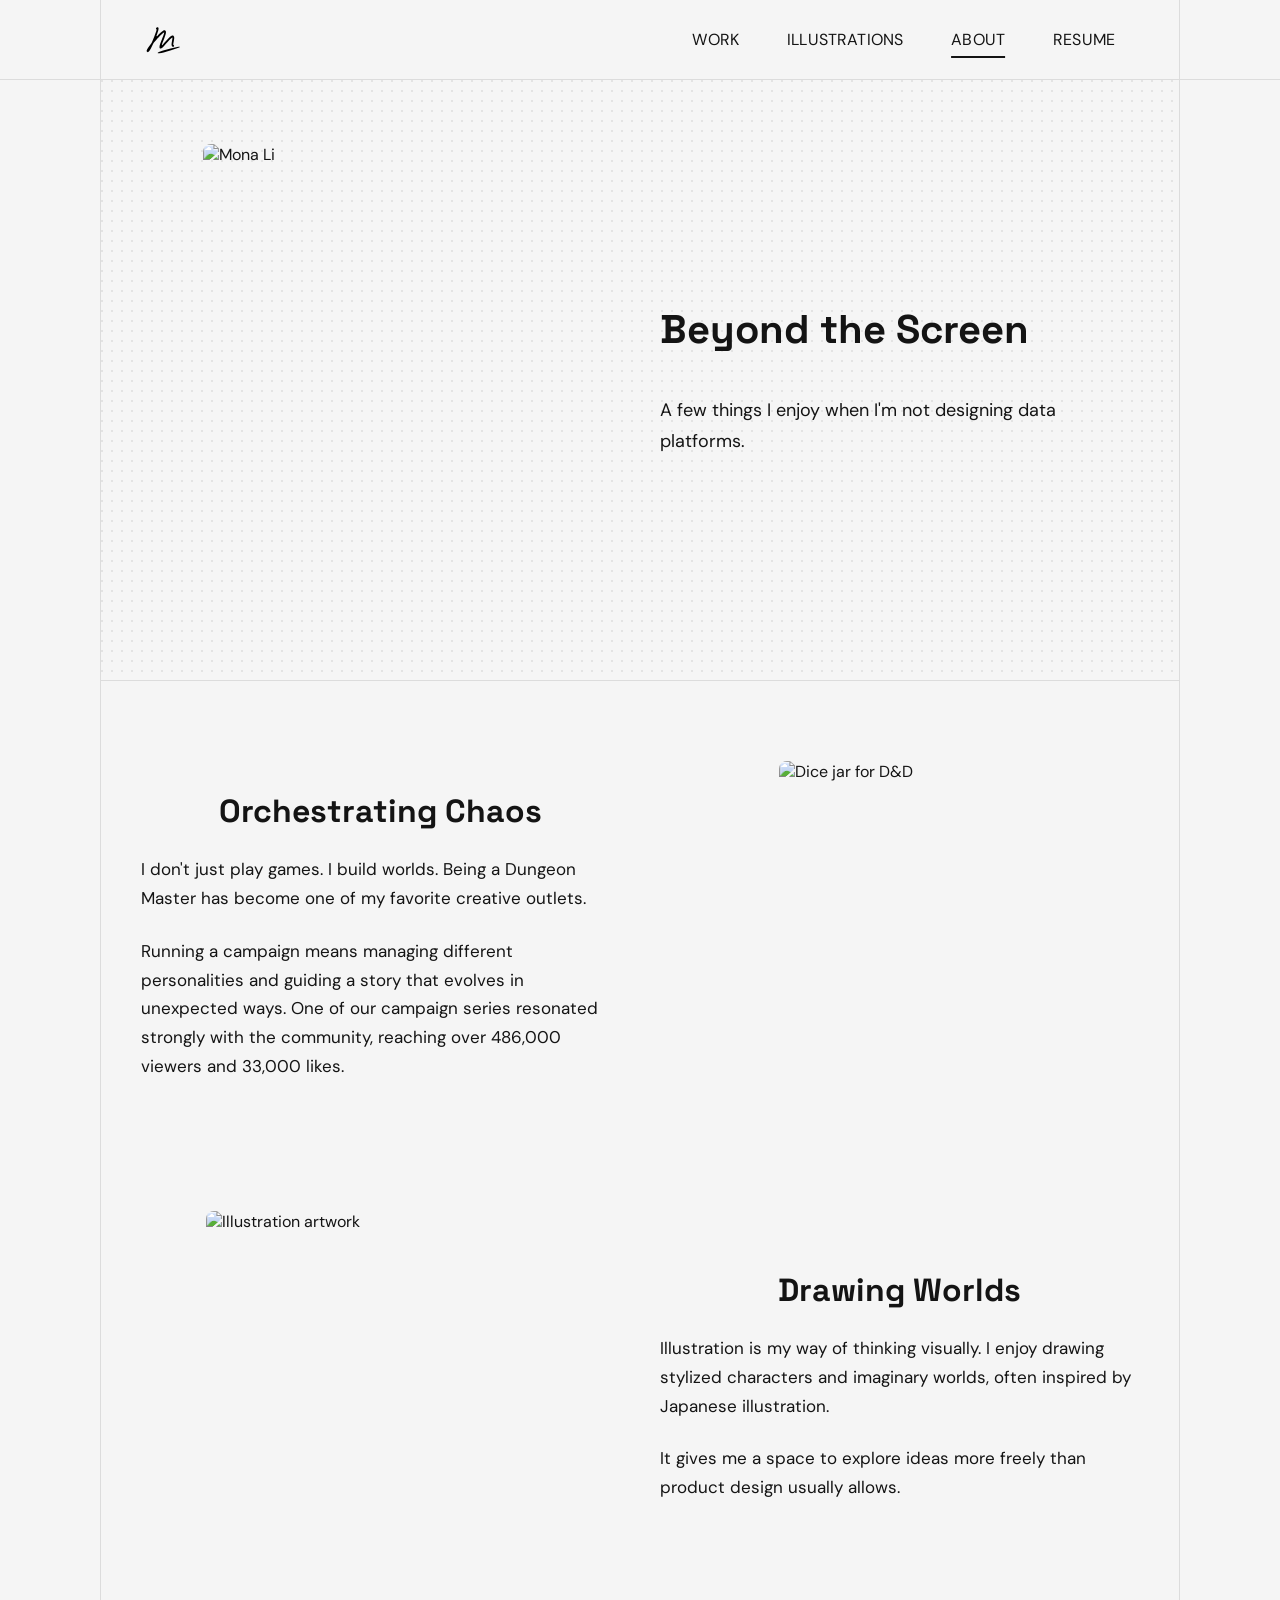
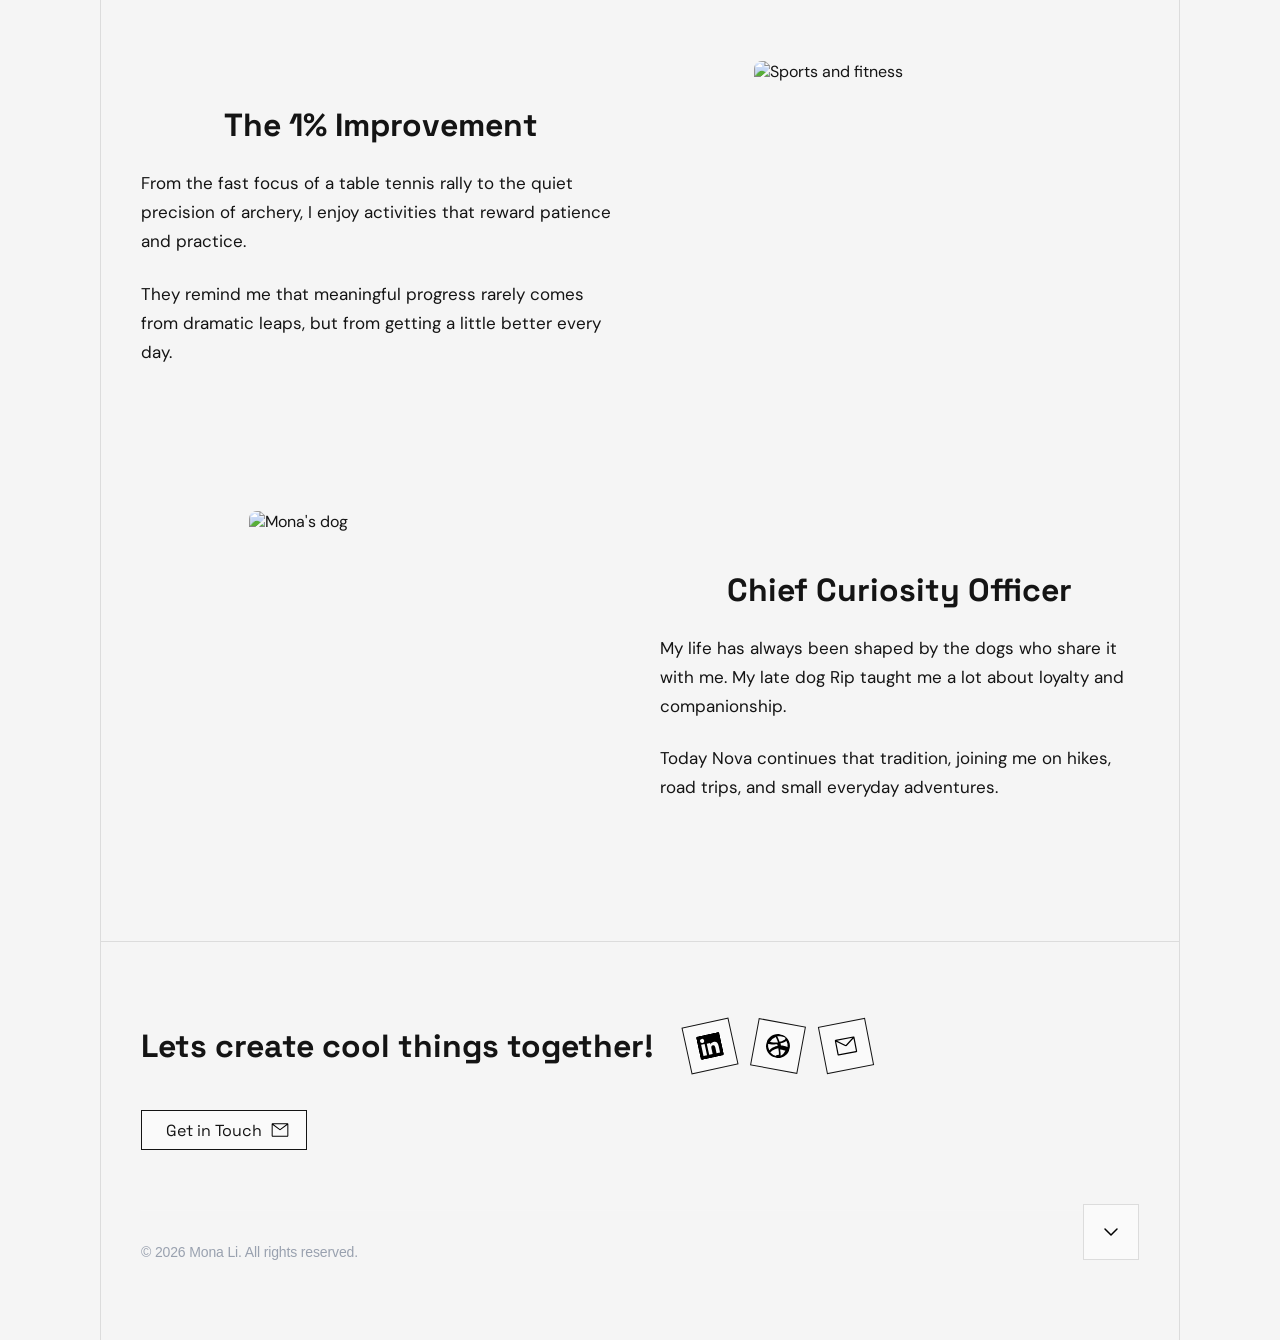
==== commit 1570f6ab: "logo and icon change" ====
--- a/about.html
+++ b/about.html
@@ -12,13 +12,13 @@
   <header class="site-header" id="site-header">
     <div class="header-inner">
       <a href="index.html" class="logo" aria-label="Mona Li — Home">
-        <img src="https://www.figma.com/api/mcp/asset/947082ce-adf1-4e95-b11e-48ca7e4f228c" alt="Mona Li" />
+        <img src="logo.svg" alt="Mona Li" />
       </a>
       <nav class="site-nav" id="site-nav" aria-label="Primary navigation">
         <a href="index.html#my-work" class="nav-item">Work</a>
         <a href="illustrations.html" class="nav-item">Illustrations</a>
         <a href="about.html" class="nav-item active">About</a>
-        <a href="https://drive.google.com/file/d/1YNQhh2xnSgkyug2_c4YylM4-ImQKDAJK/view?usp=sharing" target="_blank" class="nav-item">Resume</a>
+        <a href="https://drive.google.com/file/d/1i2DDwByd_LL00KW6QtQhn_m_IWqm0XyB/view?usp=sharing" target="_blank" class="nav-item">Resume</a>
       </nav>
       <button class="nav-hamburger" id="nav-hamburger" aria-label="Toggle navigation" aria-expanded="false">
         <span></span><span></span><span></span>
@@ -100,10 +100,10 @@
           <h2 class="footer-heading">Lets create cool things together!</h2>
           <div class="footer-socials">
             <a href="https://www.linkedin.com/in/mona-li/?locale=en_US" target="_blank" class="social-btn" aria-label="LinkedIn">
-              <img src="https://www.figma.com/api/mcp/asset/41dd54f7-e084-4bb3-bc85-3de86c046390" alt="LinkedIn" />
+              <img src="icon-linkedin.svg" alt="LinkedIn" />
             </a>
             <a href="https://dribbble.com/mona-li" target="_blank" class="social-btn" aria-label="Dribbble">
-              <img src="https://www.figma.com/api/mcp/asset/b7838e08-ab51-4443-86c5-19fd5e877573" alt="Dribbble" />
+              <img src="icon-dribbble.svg" alt="Dribbble" />
             </a>
             <a href="mailto:monali14520@gmail.com" class="social-btn" aria-label="Email">
               <img src="email-icon.svg" alt="Email" />
@@ -123,7 +123,7 @@
       </div>
 
       <button class="scroll-up-btn" onclick="window.scrollTo({top:0,behavior:'smooth'})" aria-label="Scroll to top">
-        <img src="https://www.figma.com/api/mcp/asset/90374bd0-a481-41d2-a69c-400b284762d1" alt="" />
+        <img src="icon-chevron-up.svg" alt="" />
       </button>
     </div>
   </footer>
--- a/styles.css
+++ b/styles.css
@@ -301,7 +301,8 @@
 }
 
 .projects-grid {
-  display: flex;
+  display: grid;
+  grid-template-columns: 1fr 1fr;
   gap: 24px;
 }
 
@@ -893,6 +894,96 @@
 
 .blockquote-box { background: rgba(20,20,20,0.02); border-left: 3px solid var(--text); padding: 48px 43px; margin: 28px 0; }
 .blockquote-box p { font-family: var(--font-heading); font-size: 21px; font-weight: 700; line-height: 1.5; color: var(--text); }
+
+/* CTO moment chat bubbles */
+.cto-moment {
+  margin: 32px 0;
+  padding: 24px 28px;
+  background: #f7f7f5;
+  border-radius: 4px;
+}
+.cto-moment-setup {
+  font-family: var(--font-body);
+  font-size: 13px;
+  color: rgba(20,20,20,0.45);
+  margin: 0 0 16px;
+  line-height: 1.6;
+}
+.chat-bubbles {
+  display: flex;
+  flex-direction: column;
+  gap: 10px;
+}
+.chat-row {
+  display: flex;
+  align-items: flex-end;
+  gap: 8px;
+}
+.chat-row.chat-right { justify-content: flex-end; }
+.chat-avatar {
+  width: 26px; height: 26px;
+  border-radius: 50%;
+  background: #141414;
+  color: #fff;
+  font-family: var(--font-body);
+  font-size: 8px;
+  font-weight: 600;
+  letter-spacing: 0.05em;
+  display: flex; align-items: center; justify-content: center;
+  flex-shrink: 0;
+}
+.chat-bubble {
+  max-width: 72%;
+  padding: 9px 14px;
+  border-radius: 14px;
+  font-family: var(--font-body);
+  font-size: 14px;
+  line-height: 1.5;
+  font-style: italic;
+}
+.chat-bubble-left {
+  background: #fff;
+  border: 1px solid #e8e8e8;
+  border-bottom-left-radius: 3px;
+  color: #141414;
+}
+.chat-bubble-right {
+  background: #141414;
+  border-bottom-right-radius: 3px;
+  color: #fff;
+  font-size: 14px;
+  font-weight: 600;
+  font-style: normal;
+}
+
+/* Image placeholder for case studies */
+.img-placeholder {
+  width: 100%; min-height: 320px;
+  display: flex; align-items: center; justify-content: center;
+  background: #f3f3f3;
+  border: 2px dashed #ccc;
+  border-radius: 8px;
+  font-family: var(--font-body);
+  font-size: 14px;
+  color: #999;
+  text-align: center;
+  padding: 40px 24px;
+}
+
+/* Card 3 (AI Design System) */
+.card-img-teal {
+  background-color: #3a6b6e;
+  height: 342px;
+  display: flex;
+  align-items: center;
+  justify-content: center;
+  padding: 20px;
+}
+.card-img-teal img {
+  max-width: 100%;
+  max-height: 300px;
+  object-fit: contain;
+}
 
 .takeaway-box { background: rgba(20,20,20,0.02); border-left: 3px solid var(--text); padding: 48px 40px; margin: 72px 0 32px; display: flex; flex-direction: column; gap: 24px; }
 .takeaway-box h4 { font-family: var(--font-heading); font-size: 18px; font-weight: 700; }
@@ -1272,7 +1363,8 @@
     border-right: none;
   }
   .work-inner h2 { font-size: 24px; }
-  .projects-grid { flex-direction: column; }
+  .projects-grid { grid-template-columns: 1fr; }
+  .projects-grid .project-card[style] { grid-column: 1 !important; }
   .card-body { padding: 24px 20px; gap: 16px; }
   .card-body h3 { font-size: 20px; }
   .card-body p { font-size: 16px; }
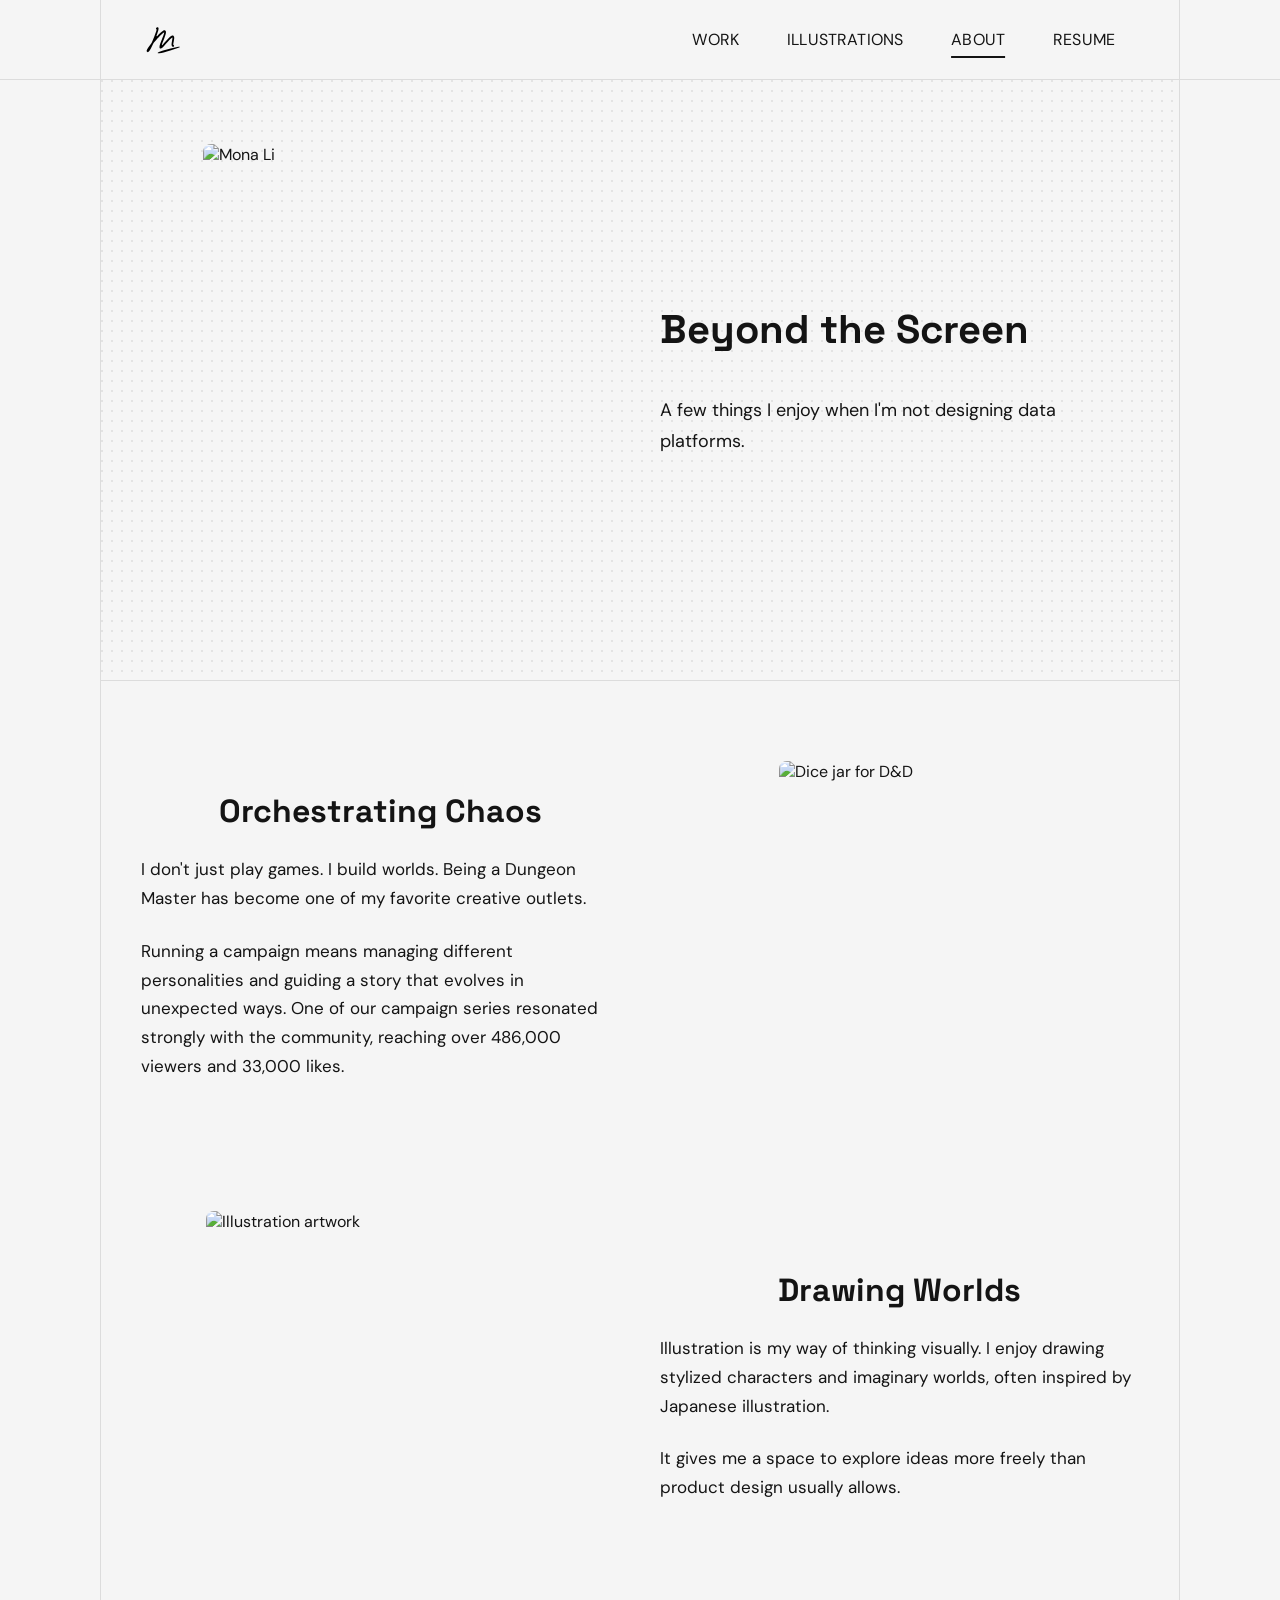
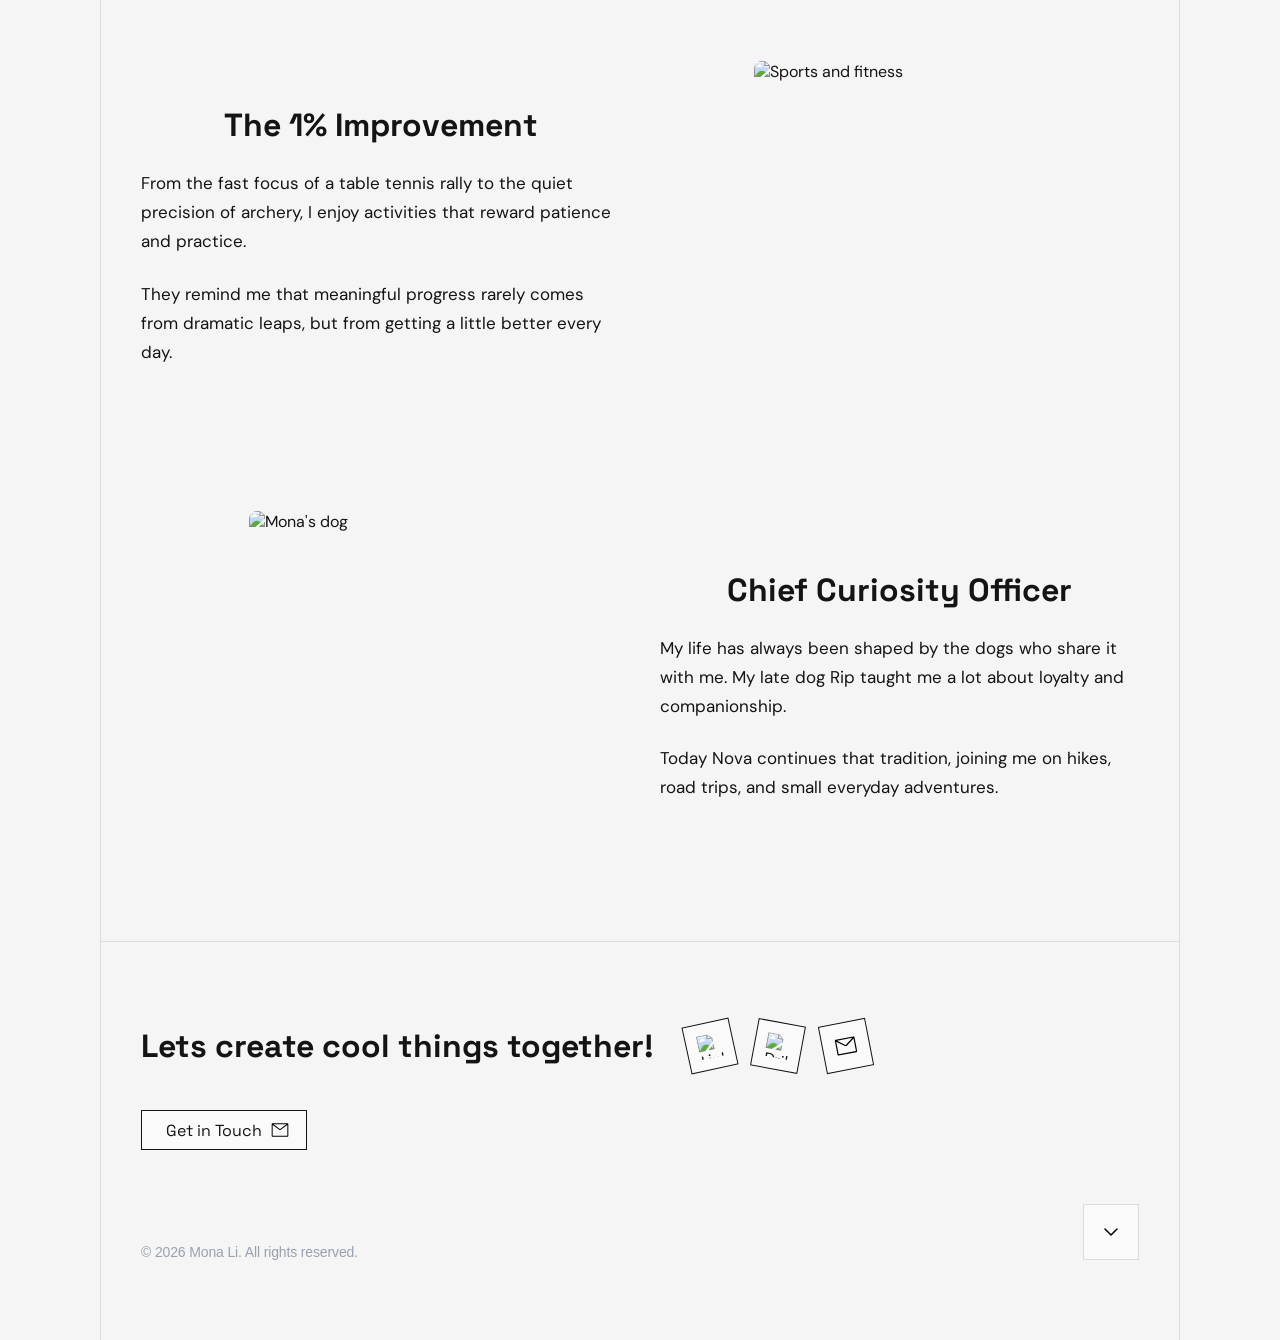
==== commit 0f88f86c: "update" ====
--- a/about.html
+++ b/about.html
@@ -100,10 +100,10 @@
           <h2 class="footer-heading">Lets create cool things together!</h2>
           <div class="footer-socials">
             <a href="https://www.linkedin.com/in/mona-li/?locale=en_US" target="_blank" class="social-btn" aria-label="LinkedIn">
-              <img src="icon-linkedin.svg" alt="LinkedIn" />
+              <img src="icon-linkedin.png" alt="LinkedIn" />
             </a>
             <a href="https://dribbble.com/mona-li" target="_blank" class="social-btn" aria-label="Dribbble">
-              <img src="icon-dribbble.svg" alt="Dribbble" />
+              <img src="icon-dribbble.png" alt="Dribbble" />
             </a>
             <a href="mailto:monali14520@gmail.com" class="social-btn" aria-label="Email">
               <img src="email-icon.svg" alt="Email" />
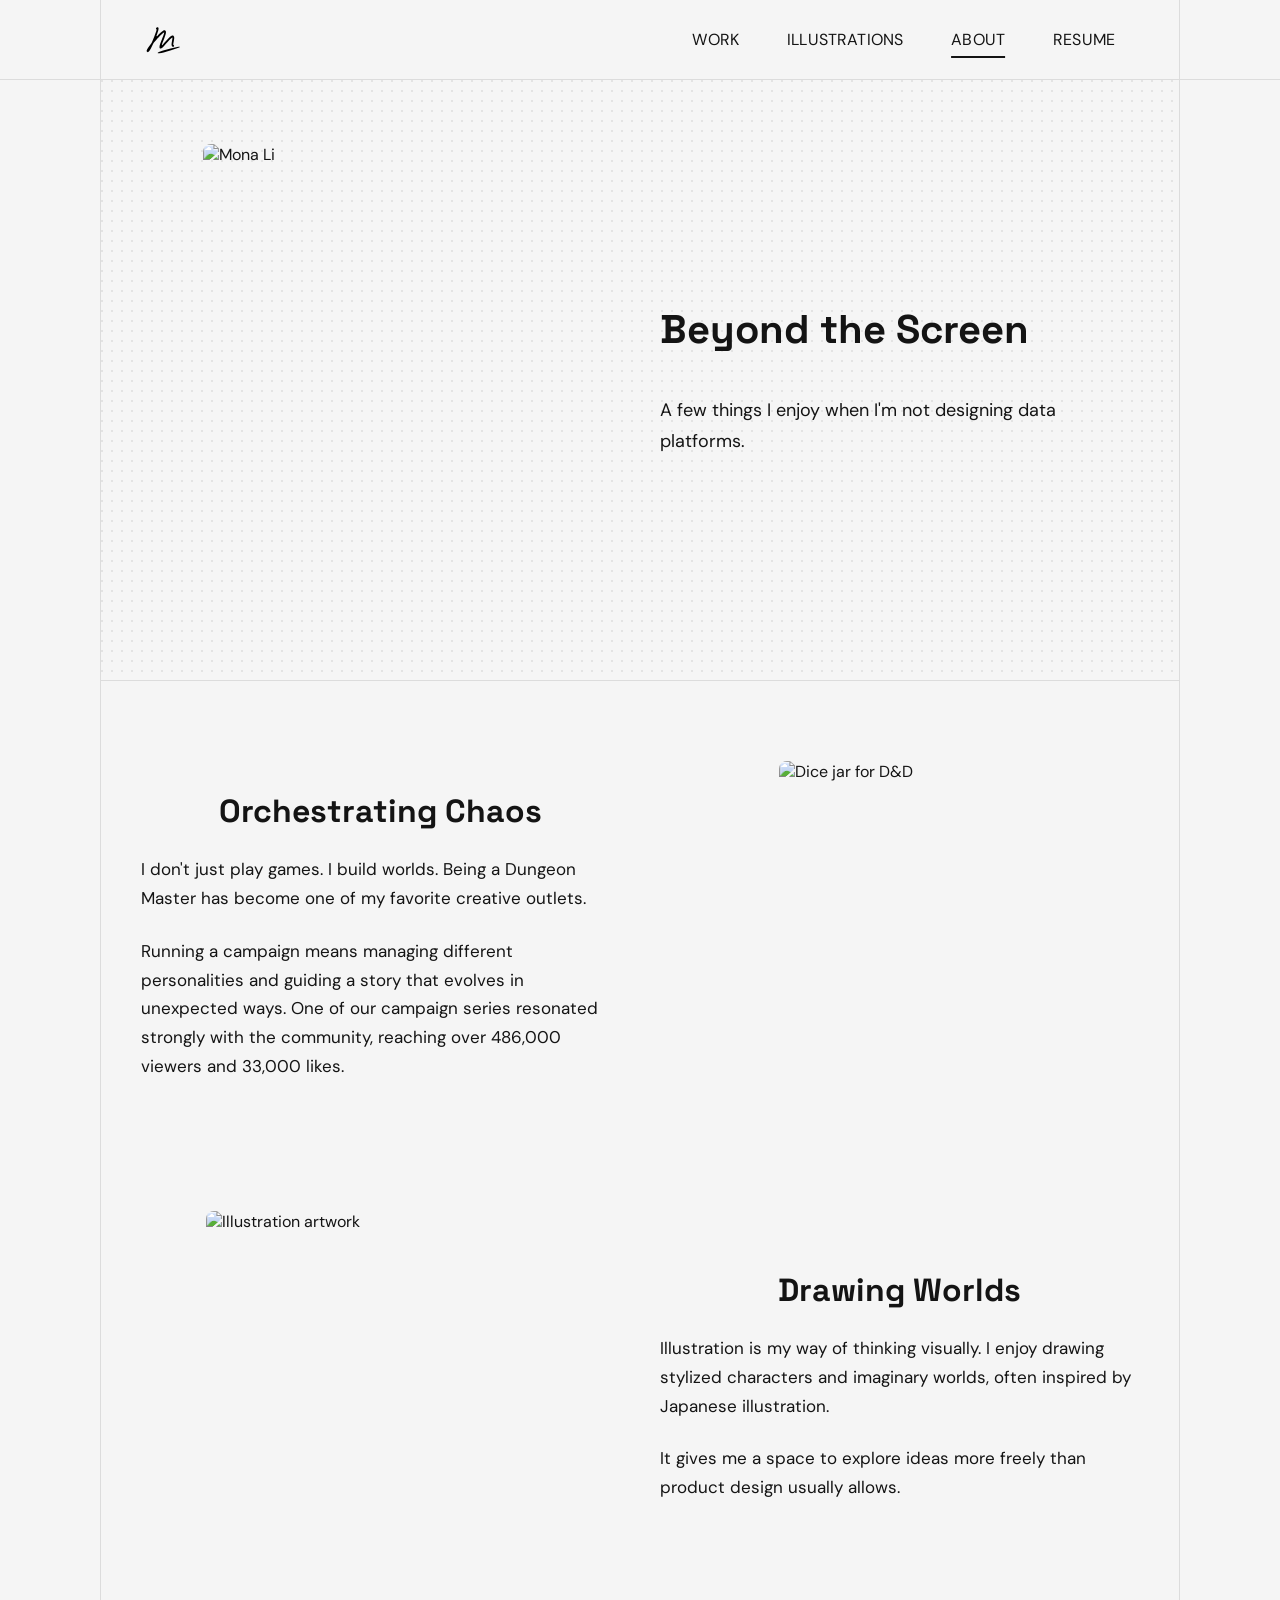
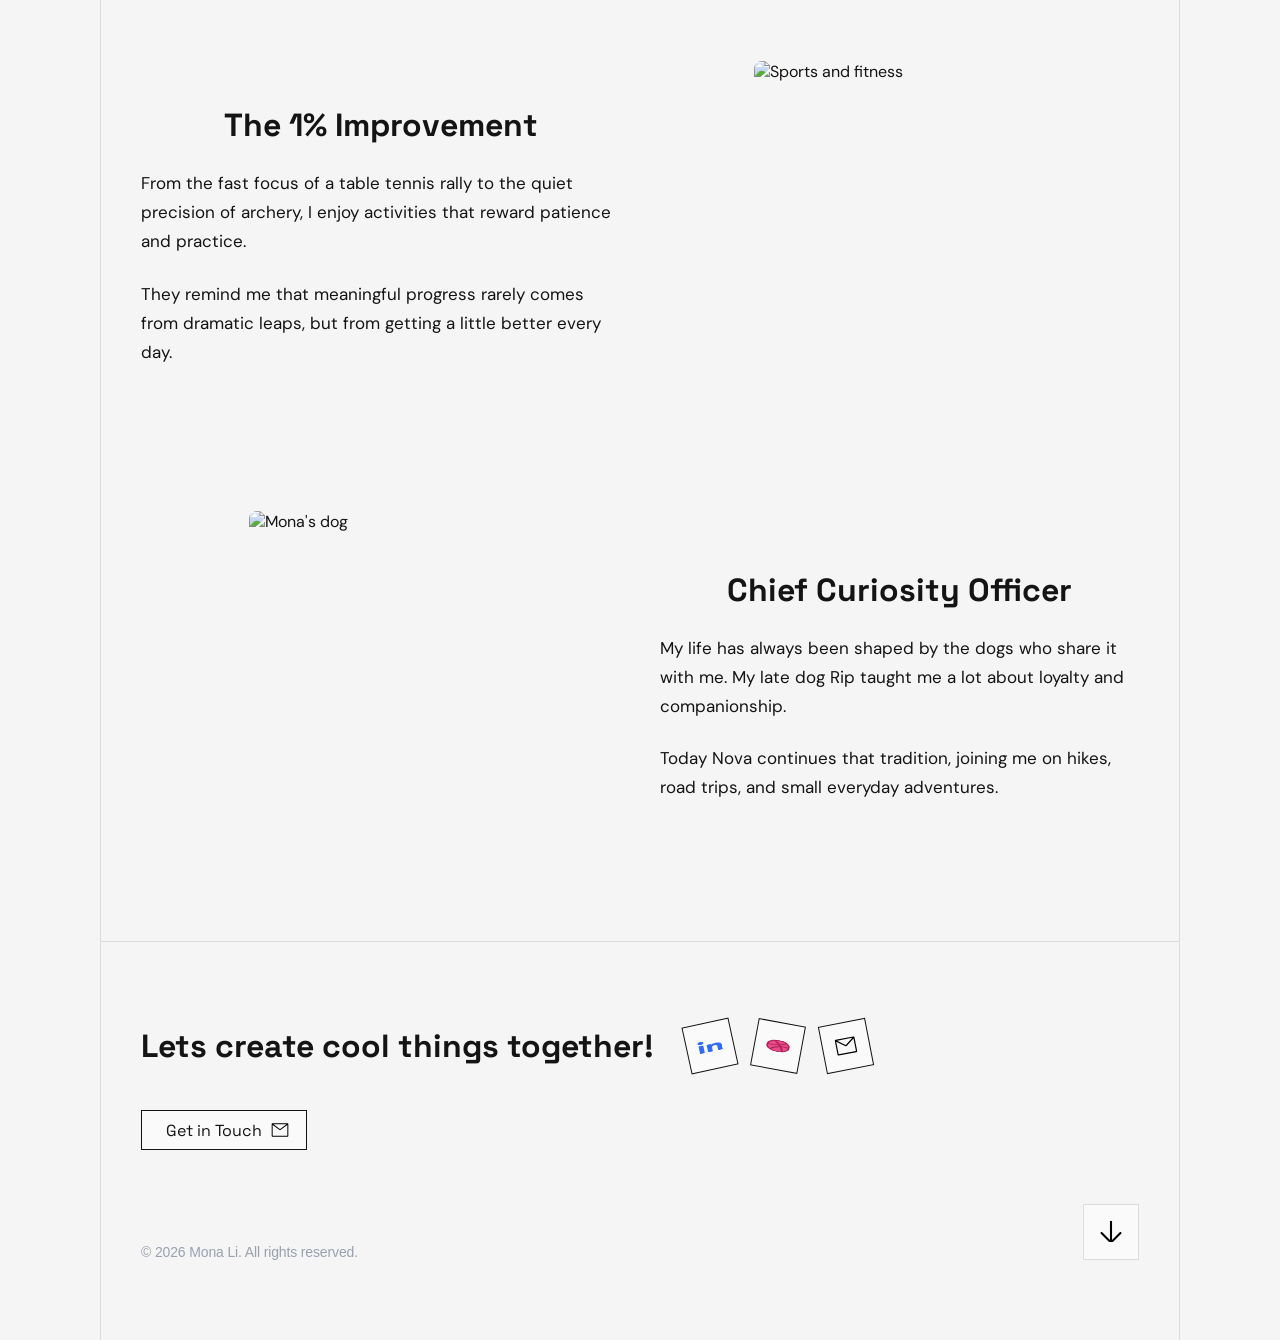
==== commit b5a10134: "Fix LinkedIn and Dribbble icons (rename from .png to .svg) Co-Authored-By: Claude Sonnet 4.6 <norepl" ====
--- a/about.html
+++ b/about.html
@@ -100,10 +100,10 @@
           <h2 class="footer-heading">Lets create cool things together!</h2>
           <div class="footer-socials">
             <a href="https://www.linkedin.com/in/mona-li/?locale=en_US" target="_blank" class="social-btn" aria-label="LinkedIn">
-              <img src="icon-linkedin.png" alt="LinkedIn" />
+              <img src="icon-linkedin.svg" alt="LinkedIn" />
             </a>
             <a href="https://dribbble.com/mona-li" target="_blank" class="social-btn" aria-label="Dribbble">
-              <img src="icon-dribbble.png" alt="Dribbble" />
+              <img src="icon-dribbble.svg" alt="Dribbble" />
             </a>
             <a href="mailto:monali14520@gmail.com" class="social-btn" aria-label="Email">
               <img src="email-icon.svg" alt="Email" />
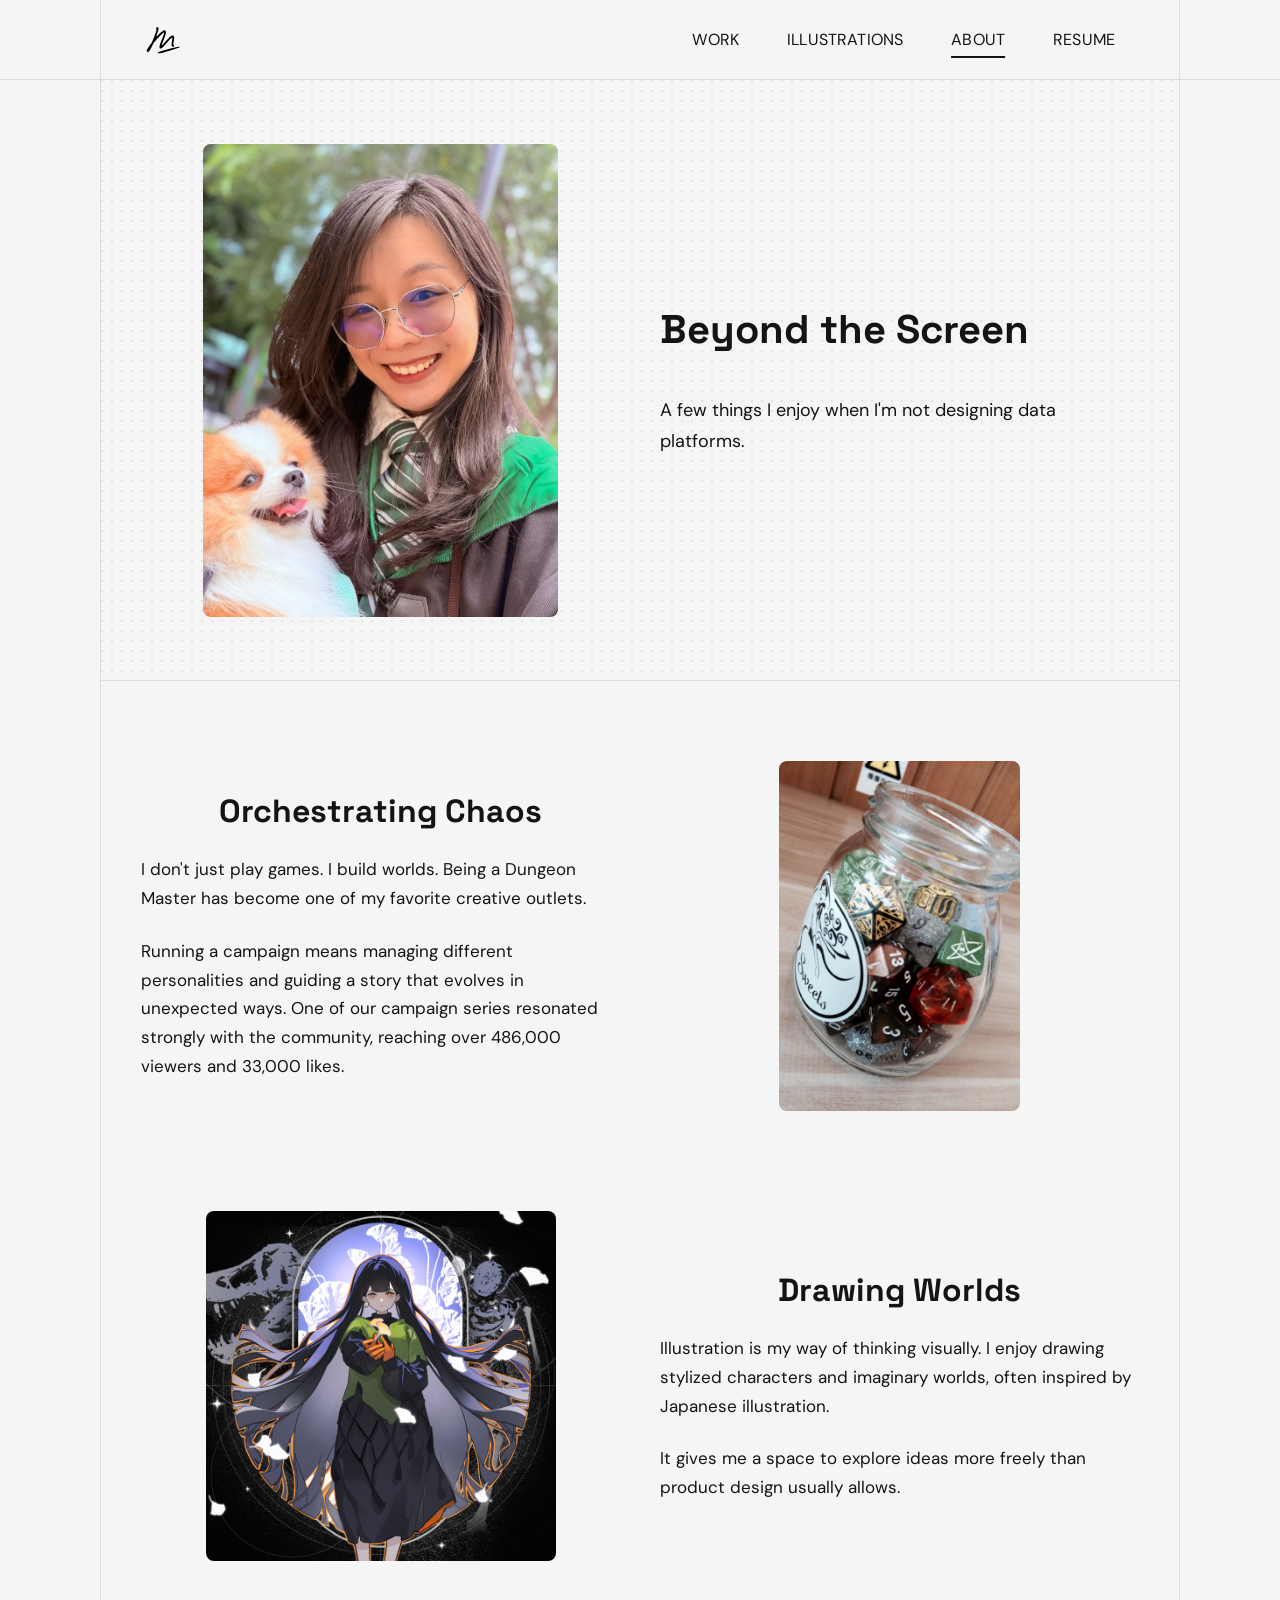
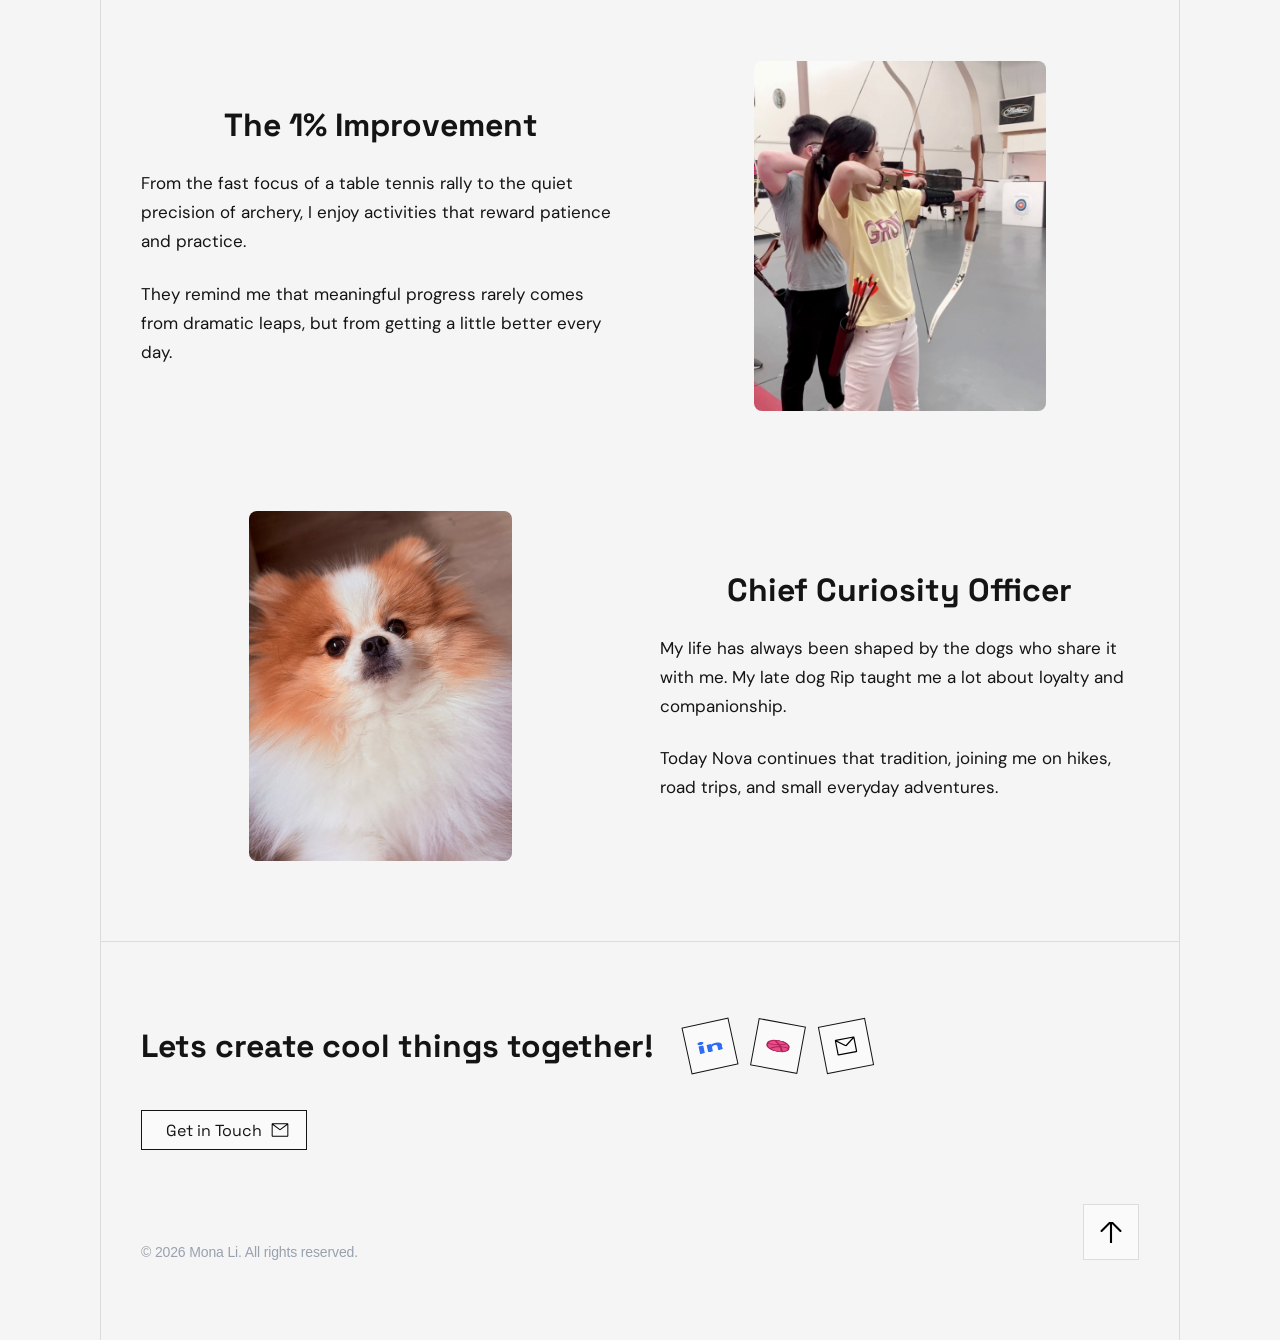
==== commit e413fb32: "Fix about page images and social icons with correct local files Co-Authored-By: Claude Sonnet 4.6 <n" ====
--- a/about.html
+++ b/about.html
@@ -30,7 +30,7 @@
   <section class="about-hero">
     <div class="about-hero-inner">
       <div class="about-hero-photo">
-        <img src="https://www.figma.com/api/mcp/asset/2892996d-6325-4696-8d74-560824ca5375" alt="Mona Li" />
+        <img src="about-portrait.jpg" alt="Mona Li" />
       </div>
       <div class="about-hero-text">
         <h1>Beyond the Screen</h1>
@@ -50,7 +50,7 @@
         <p>Running a campaign means managing different personalities and guiding a story that evolves in unexpected ways. One of our campaign series resonated strongly with the community, reaching over 486,000 viewers and 33,000 likes.</p>
       </div>
       <div class="about-row-image">
-        <img src="https://www.figma.com/api/mcp/asset/3d4f0dae-1386-4422-8f90-01130d33fb27" alt="Dice jar for D&amp;D" style="width:241px;height:350px;" />
+        <img src="about-dnd.jpg" alt="Dice jar for D&amp;D" style="width:241px;height:350px;" />
       </div>
     </div>
 
@@ -62,7 +62,7 @@
         <p>It gives me a space to explore ideas more freely than product design usually allows.</p>
       </div>
       <div class="about-row-image">
-        <img src="https://www.figma.com/api/mcp/asset/04ecbcf9-1069-4530-a569-fe41f6ba3447" alt="Illustration artwork" style="width:350px;height:350px;" />
+        <img src="about-drawing.png" alt="Illustration artwork" style="width:350px;height:350px;" />
       </div>
     </div>
 
@@ -74,7 +74,7 @@
         <p>They remind me that meaningful progress rarely comes from dramatic leaps, but from getting a little better every day.</p>
       </div>
       <div class="about-row-image">
-        <img src="https://www.figma.com/api/mcp/asset/50ae5f0d-5d56-40c8-9968-8ff11f0f9b61" alt="Sports and fitness" style="width:292px;height:350px;" />
+        <img src="about-archery.png" alt="Sports and fitness" style="width:292px;height:350px;" />
       </div>
     </div>
 
@@ -86,7 +86,7 @@
         <p>Today Nova continues that tradition, joining me on hikes, road trips, and small everyday adventures.</p>
       </div>
       <div class="about-row-image">
-        <img src="https://www.figma.com/api/mcp/asset/a5fe1cc2-2437-47f2-b926-f089de8b5ba9" alt="Mona's dog" style="width:263px;height:350px;" />
+        <img src="about-dog.jpg" alt="Mona's dog" style="width:263px;height:350px;" />
       </div>
     </div>
 
--- a/styles.css
+++ b/styles.css
@@ -663,7 +663,7 @@
   transition: background var(--transition), transform var(--transition);
 }
 .scroll-up-btn:hover { background: #ececec; transform: translateY(-2px); }
-.scroll-up-btn img { width: 24px; height: 24px; object-fit: contain; transform: rotate(180deg); }
+.scroll-up-btn img { width: 24px; height: 24px; object-fit: contain; }
 
 /* ===== CASE STUDY PAGES ===== */
 .case-hero {
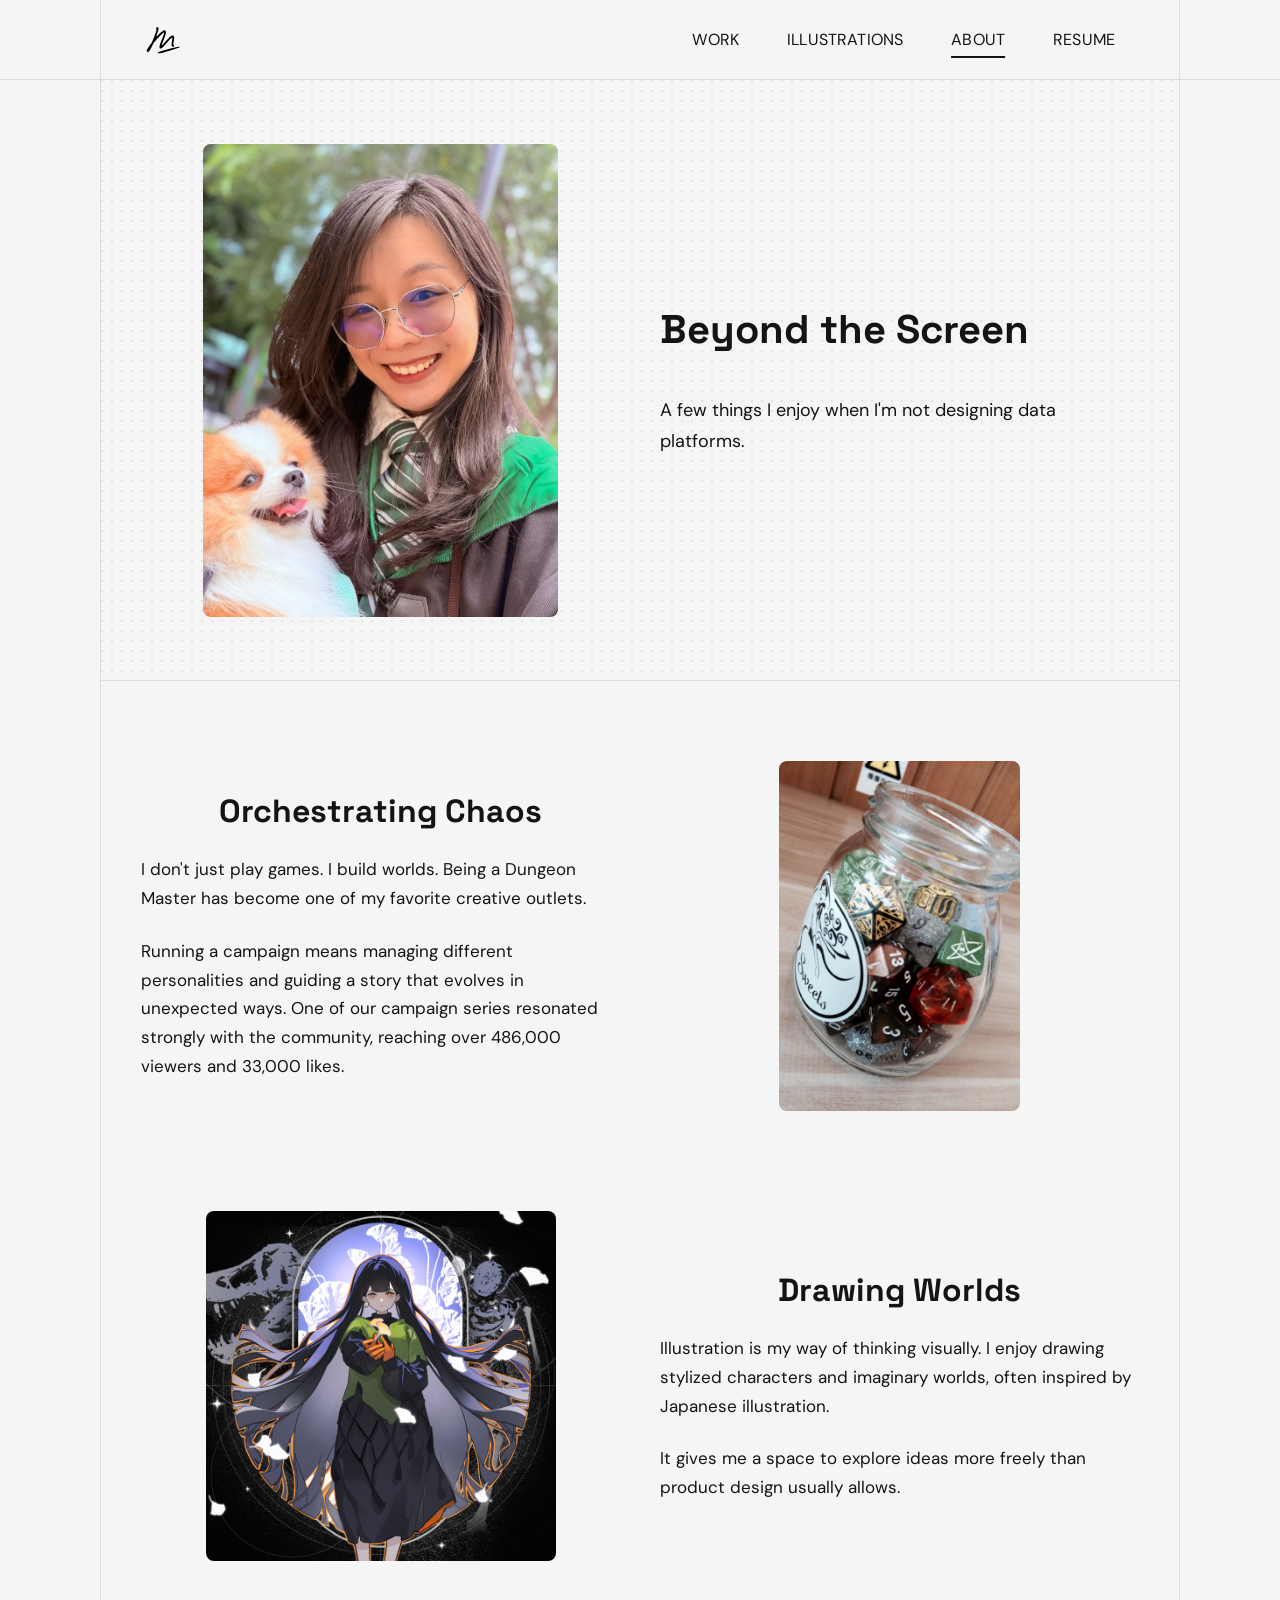
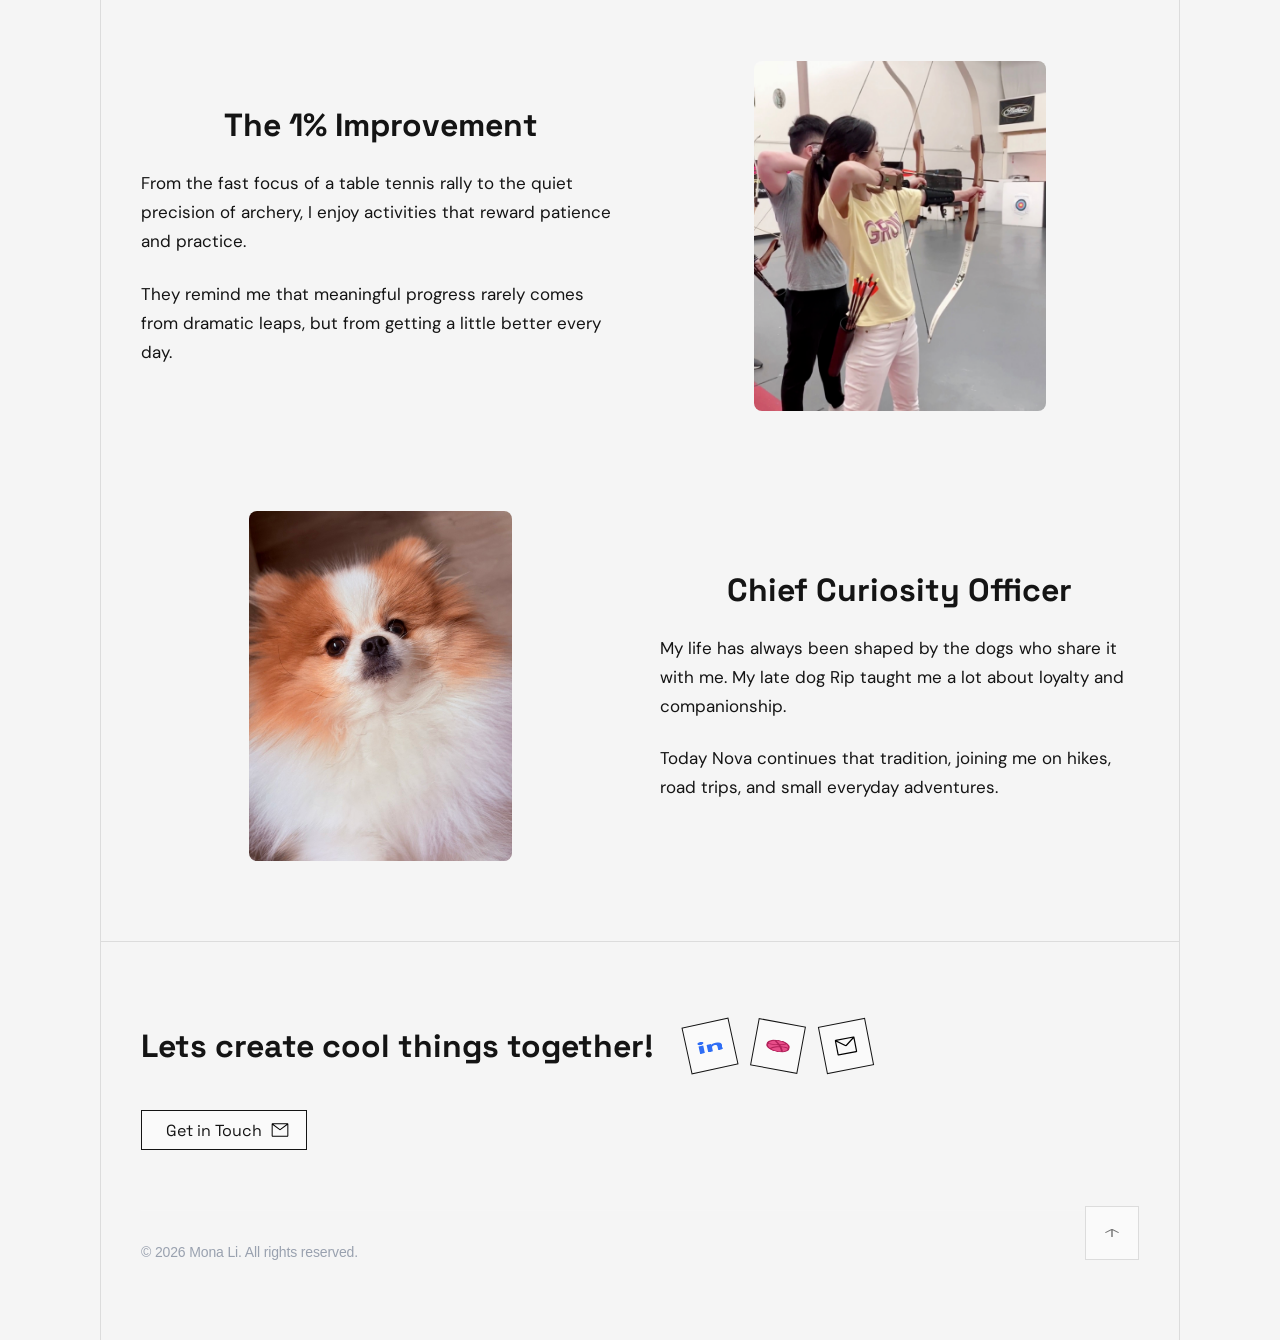
==== commit 6afe95d5: "update" ====
--- a/about.html
+++ b/about.html
@@ -123,7 +123,7 @@
       </div>
 
       <button class="scroll-up-btn" onclick="window.scrollTo({top:0,behavior:'smooth'})" aria-label="Scroll to top">
-        <img src="icon-chevron-up.svg" alt="" />
+        <img src="icon-arrow-up.svg" alt="" />
       </button>
     </div>
   </footer>
--- a/styles.css
+++ b/styles.css
@@ -258,10 +258,10 @@
 /* Down / Up scroll button — square, white bg, border */
 .scroll-btn {
   position: absolute;
-  width: 56px;
-  height: 56px;
-  background: var(--white);
-  border: 1px solid var(--border);
+  width: 54px;
+  height: 54px;
+  background: #fafafa;
+  border: 1px solid #dcdcdc;
   border-radius: 0;
   display: flex;
   align-items: center;
@@ -651,10 +651,10 @@
   position: absolute;
   right: 40px;
   bottom: 80px;
-  width: 56px;
-  height: 56px;
-  background: var(--white);
-  border: 1px solid var(--border);
+  width: 54px;
+  height: 54px;
+  background: #fafafa;
+  border: 1px solid #dcdcdc;
   border-radius: 0;
   display: flex;
   align-items: center;
